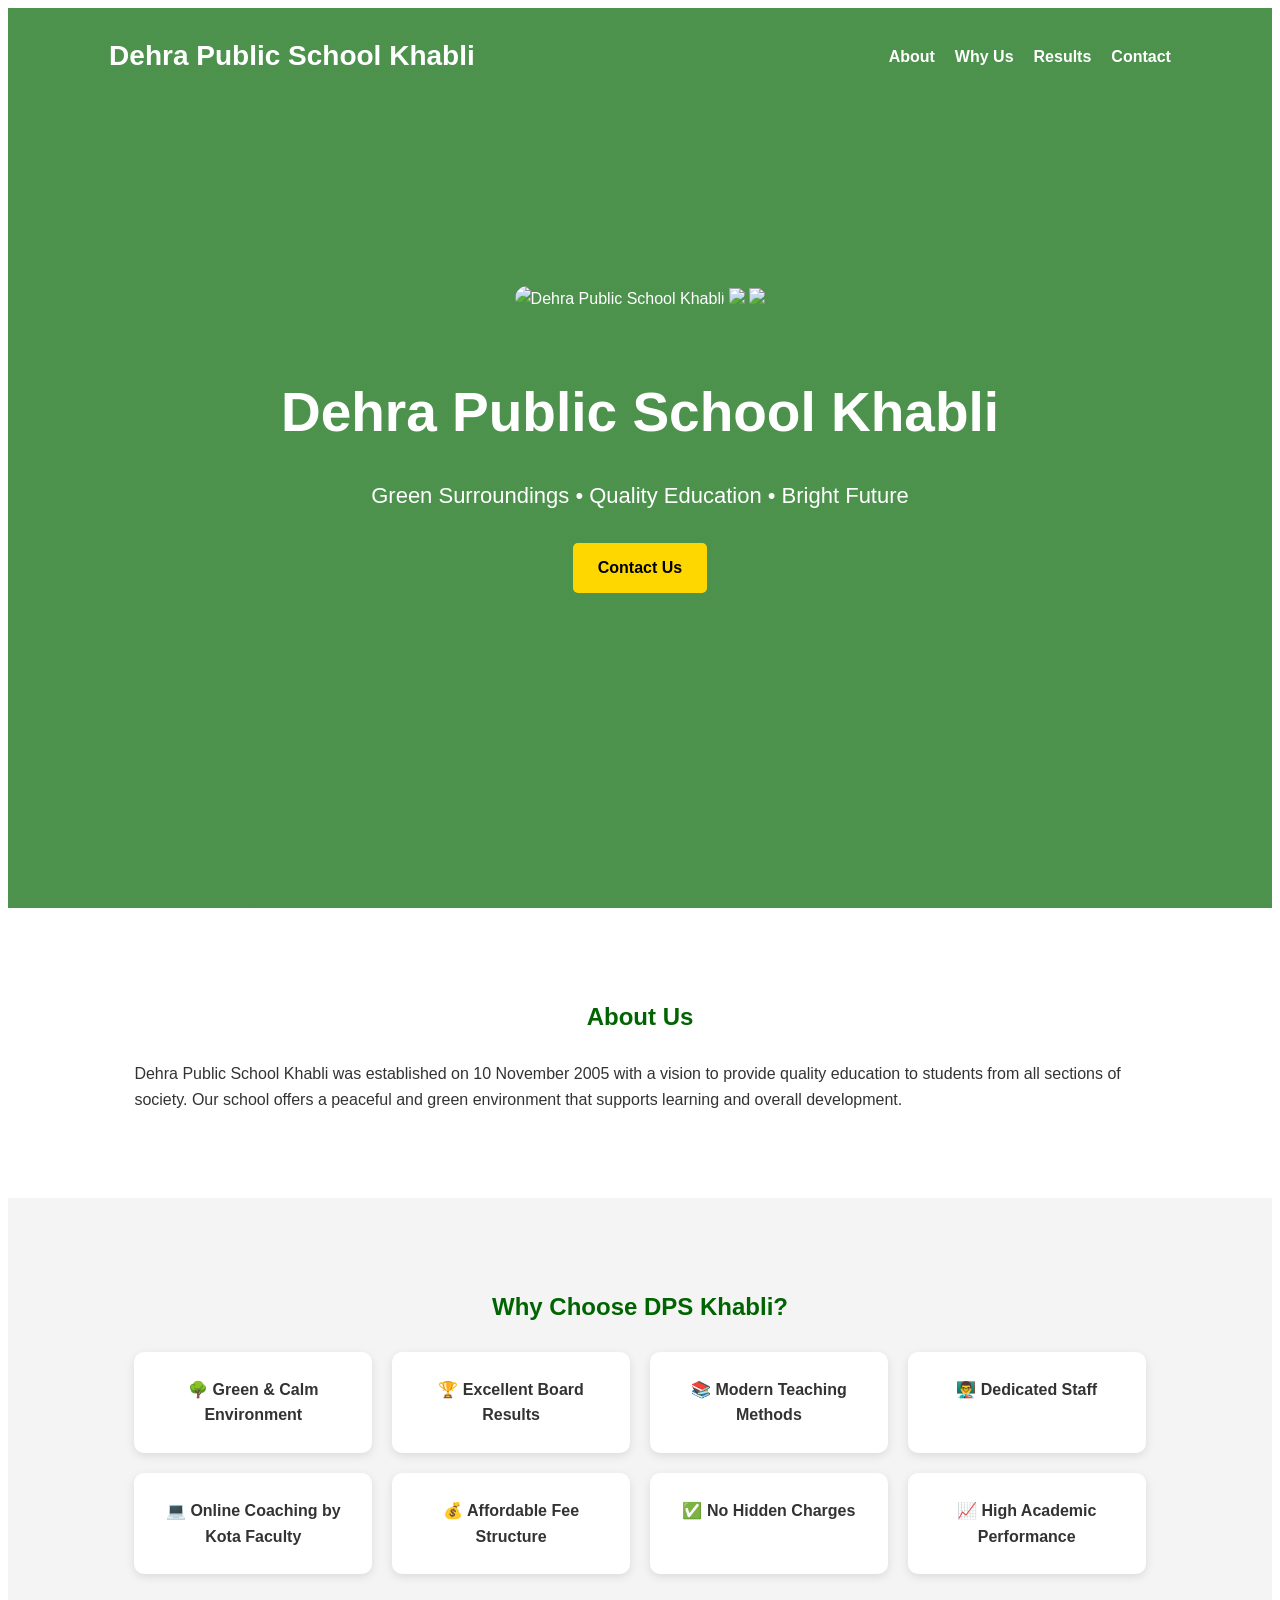
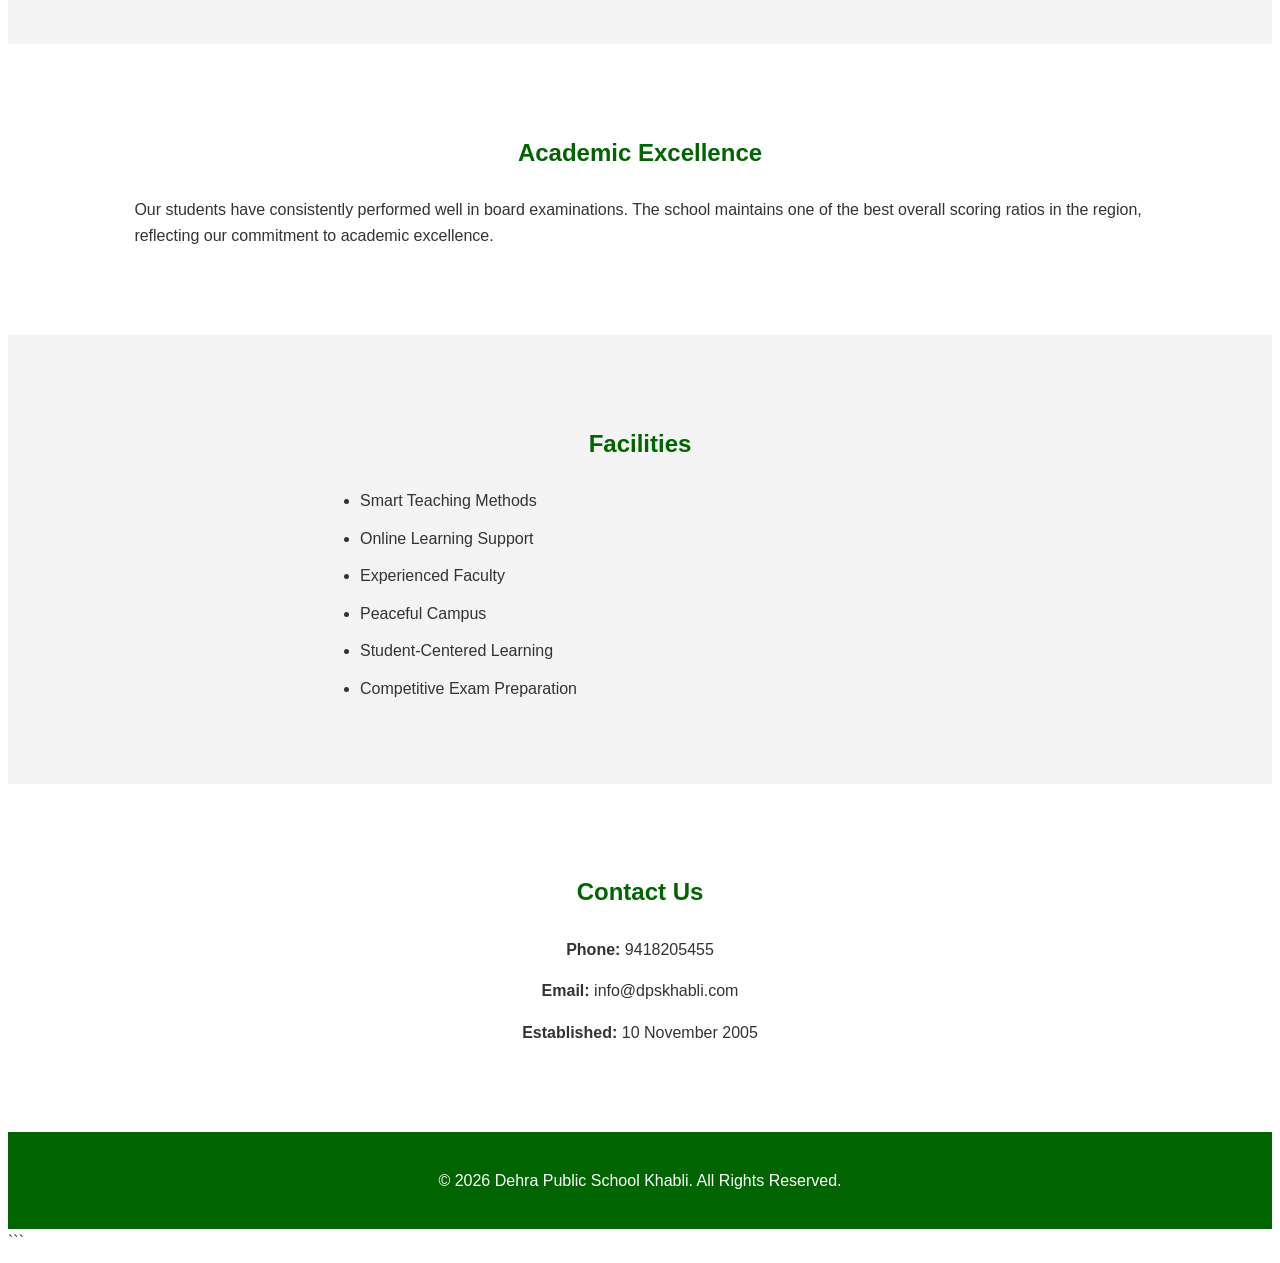
==== index.html @ f435683b "Update index.html" ====
<!DOCTYPE html>
<html lang="en">
<head>
    <meta charset="UTF-8">
    <meta name="viewport" content="width=device-width, initial-scale=1.0">
    <title>Dehra Public School Khabli</title>
    <link rel="stylesheet" href="style.css">
</head>
<body>

<header class="hero">
    <nav>
        <div class="logo">Dehra Public School Khabli</div>
        <ul>
            <li><a href="#about">About</a></li>
            <li><a href="#why">Why Us</a></li>
            <li><a href="#results">Results</a></li>
            <li><a href="#contact">Contact</a></li>
        </ul>
    </nav>

    <div class="hero-content">
        <img src="yashita.JPG" alt="Dehra Public School Khabli" style="width:700px; max-width:95%; border-radius:15px; margin-bottom:20px;">
        <img src="full campus.jpg" width="300">
<img src="block11.jpg" width="300">
        <h1>Dehra Public School Khabli</h1>
        <p>Green Surroundings • Quality Education • Bright Future</p>
        <a href="#contact" class="btn">Contact Us</a>
    </div>
</header>

<section id="about" class="section">
    <h2>About Us</h2>
    <p>
        Dehra Public School Khabli was established on 10 November 2005 with a vision to provide quality education
        to students from all sections of society. Our school offers a peaceful and green environment that supports
        learning and overall development.
    </p>
</section>

<section id="why" class="section light">
    <h2>Why Choose DPS Khabli?</h2>
    <div class="cards">
        <div class="card">🌳 Green & Calm Environment</div>
        <div class="card">🏆 Excellent Board Results</div>
        <div class="card">📚 Modern Teaching Methods</div>
        <div class="card">👨‍🏫 Dedicated Staff</div>
        <div class="card">💻 Online Coaching by Kota Faculty</div>
        <div class="card">💰 Affordable Fee Structure</div>
        <div class="card">✅ No Hidden Charges</div>
        <div class="card">📈 High Academic Performance</div>
    </div>
</section>

<section id="results" class="section">
    <h2>Academic Excellence</h2>
    <p>
        Our students have consistently performed well in board examinations.
        The school maintains one of the best overall scoring ratios in the region,
        reflecting our commitment to academic excellence.
    </p>
</section>

<section class="section light">
    <h2>Facilities</h2>
    <ul class="facility-list">
        <li>Smart Teaching Methods</li>
        <li>Online Learning Support</li>
        <li>Experienced Faculty</li>
        <li>Peaceful Campus</li>
        <li>Student-Centered Learning</li>
        <li>Competitive Exam Preparation</li>
    </ul>
</section>

<section id="contact" class="section contact">
    <h2>Contact Us</h2>
    <p><strong>Phone:</strong> 9418205455</p>
    <p><strong>Email:</strong> info@dpskhabli.com</p>
    <p><strong>Established:</strong> 10 November 2005</p>
</section>

<footer>
    <p>© 2026 Dehra Public School Khabli. All Rights Reserved.</p>
</footer>

</body>
</html>
```
---- style.css ----
```css
*{
    margin:0;
    padding:0;
    box-sizing:border-box;
}

body{
    font-family:Arial, sans-serif;
    line-height:1.6;
    color:#333;
}

.hero{
    background:linear-gradient(rgba(0,100,0,0.7),rgba(0,100,0,0.7)),
    url('https://images.unsplash.com/photo-1509062522246-3755977927d7?auto=format&fit=crop&w=1600&q=80');
    background-size:cover;
    background-position:center;
    min-height:100vh;
    color:white;
}

nav{
    display:flex;
    justify-content:space-between;
    align-items:center;
    padding:20px 8%;
}

.logo{
    font-size:28px;
    font-weight:bold;
}

nav ul{
    display:flex;
    list-style:none;
}

nav ul li{
    margin-left:20px;
}

nav ul li a{
    color:white;
    text-decoration:none;
    font-weight:bold;
}

.hero-content{
    text-align:center;
    padding-top:180px;
}

.hero-content h1{
    font-size:55px;
    margin-bottom:20px;
}

.hero-content p{
    font-size:22px;
    margin-bottom:30px;
}

.btn{
    display:inline-block;
    background:#ffd700;
    color:#000;
    padding:12px 25px;
    text-decoration:none;
    border-radius:5px;
    font-weight:bold;
}

.section{
    padding:70px 10%;
}

.section h2{
    text-align:center;
    color:#006400;
    margin-bottom:25px;
}

.light{
    background:#f4f4f4;
}

.cards{
    display:grid;
    grid-template-columns:repeat(auto-fit,minmax(220px,1fr));
    gap:20px;
}

.card{
    background:white;
    padding:25px;
    text-align:center;
    border-radius:10px;
    box-shadow:0 3px 10px rgba(0,0,0,0.1);
    font-weight:bold;
}

.facility-list{
    max-width:600px;
    margin:auto;
}

.facility-list li{
    margin:12px 0;
}

.contact{
    text-align:center;
}

footer{
    background:#006400;
    color:white;
    text-align:center;
    padding:20px;
}

@media(max-width:768px){

    nav{
        flex-direction:column;
    }

    nav ul{
        margin-top:15px;
        flex-wrap:wrap;
        justify-content:center;
    }

    .hero-content h1{
        font-size:34px;
    }

    .hero-content p{
        font-size:18px;
    }
}
```
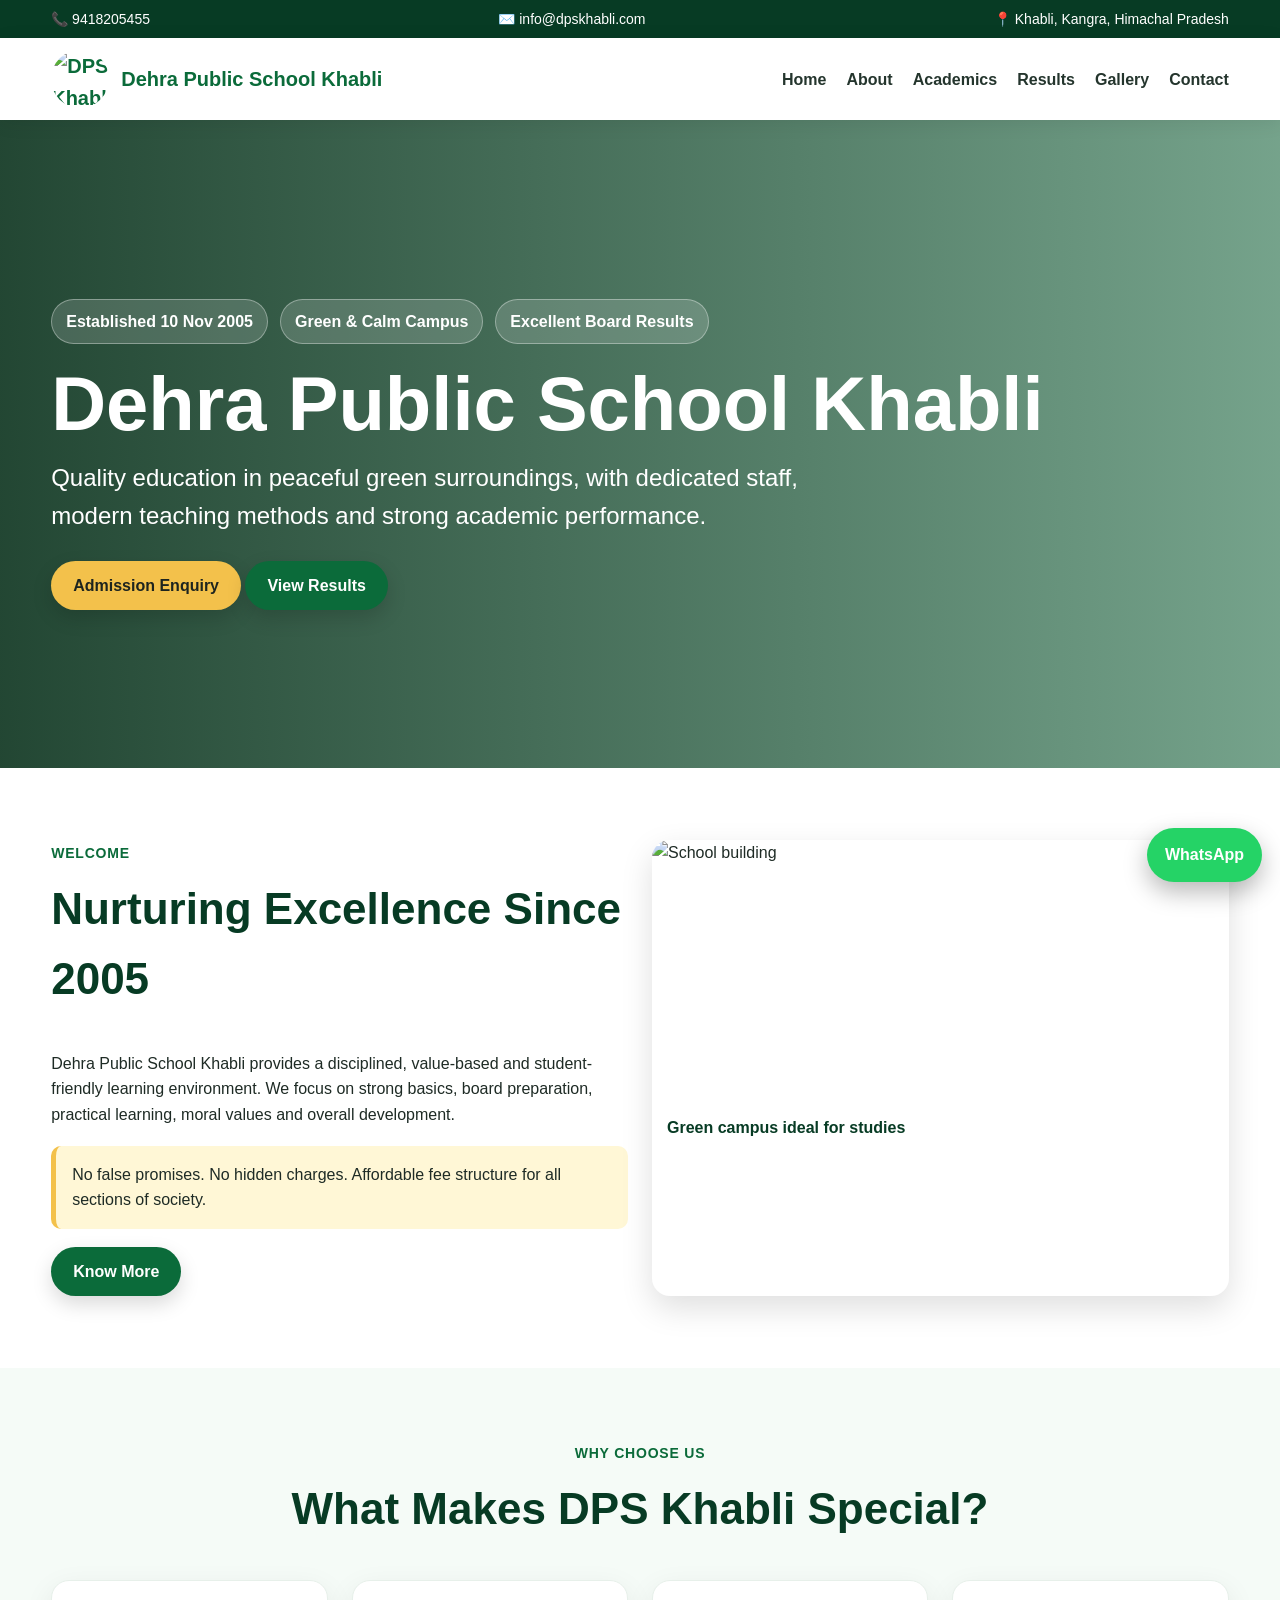
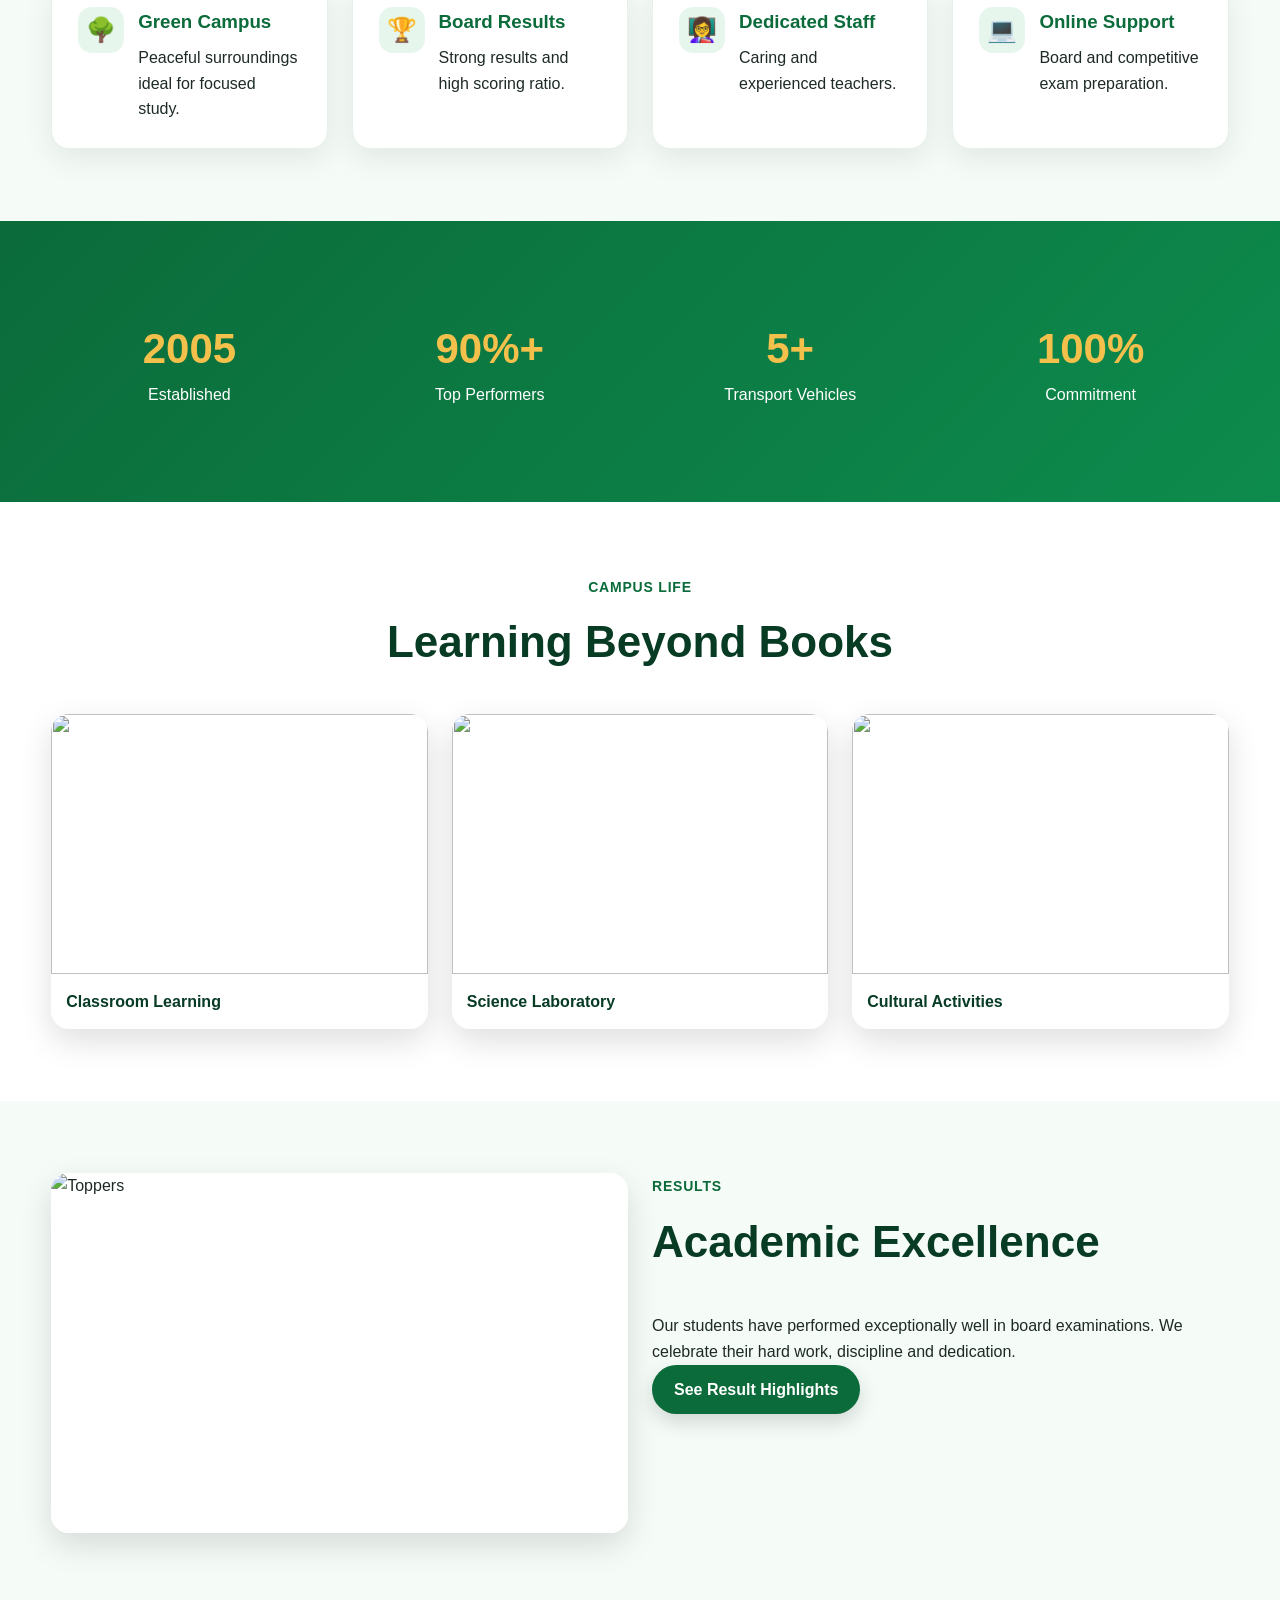
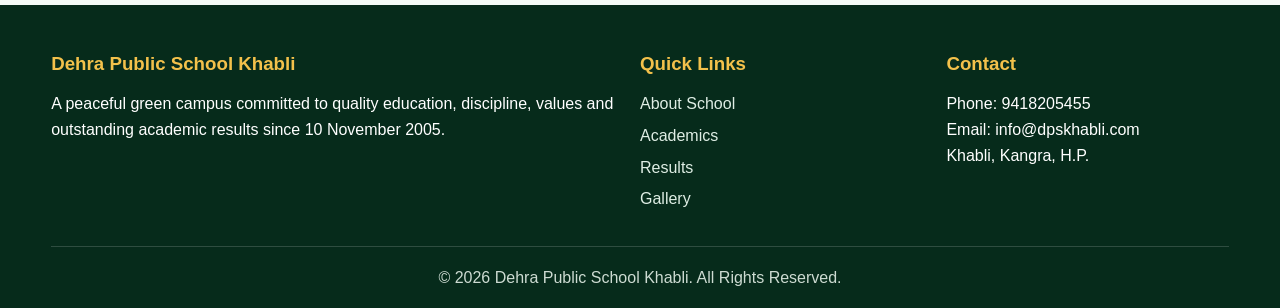
==== commit c3734dc7: "Add files via upload" ====
--- a/index.html
+++ b/index.html
@@ -1,90 +1,8 @@
-<!DOCTYPE html>
-<html lang="en">
-<head>
-    <meta charset="UTF-8">
-    <meta name="viewport" content="width=device-width, initial-scale=1.0">
-    <title>Dehra Public School Khabli</title>
-    <link rel="stylesheet" href="style.css">
-</head>
-<body>
-
-<header class="hero">
-    <nav>
-        <div class="logo">Dehra Public School Khabli</div>
-        <ul>
-            <li><a href="#about">About</a></li>
-            <li><a href="#why">Why Us</a></li>
-            <li><a href="#results">Results</a></li>
-            <li><a href="#contact">Contact</a></li>
-        </ul>
-    </nav>
-
-    <div class="hero-content">
-        <img src="yashita.JPG" alt="Dehra Public School Khabli" style="width:700px; max-width:95%; border-radius:15px; margin-bottom:20px;">
-        <img src="full campus.jpg" width="300">
-<img src="block11.jpg" width="300">
-        <h1>Dehra Public School Khabli</h1>
-        <p>Green Surroundings • Quality Education • Bright Future</p>
-        <a href="#contact" class="btn">Contact Us</a>
-    </div>
-</header>
-
-<section id="about" class="section">
-    <h2>About Us</h2>
-    <p>
-        Dehra Public School Khabli was established on 10 November 2005 with a vision to provide quality education
-        to students from all sections of society. Our school offers a peaceful and green environment that supports
-        learning and overall development.
-    </p>
-</section>
-
-<section id="why" class="section light">
-    <h2>Why Choose DPS Khabli?</h2>
-    <div class="cards">
-        <div class="card">🌳 Green & Calm Environment</div>
-        <div class="card">🏆 Excellent Board Results</div>
-        <div class="card">📚 Modern Teaching Methods</div>
-        <div class="card">👨‍🏫 Dedicated Staff</div>
-        <div class="card">💻 Online Coaching by Kota Faculty</div>
-        <div class="card">💰 Affordable Fee Structure</div>
-        <div class="card">✅ No Hidden Charges</div>
-        <div class="card">📈 High Academic Performance</div>
-    </div>
-</section>
-
-<section id="results" class="section">
-    <h2>Academic Excellence</h2>
-    <p>
-        Our students have consistently performed well in board examinations.
-        The school maintains one of the best overall scoring ratios in the region,
-        reflecting our commitment to academic excellence.
-    </p>
-</section>
-
-<section class="section light">
-    <h2>Facilities</h2>
-    <ul class="facility-list">
-        <li>Smart Teaching Methods</li>
-        <li>Online Learning Support</li>
-        <li>Experienced Faculty</li>
-        <li>Peaceful Campus</li>
-        <li>Student-Centered Learning</li>
-        <li>Competitive Exam Preparation</li>
-    </ul>
-</section>
-
-<section id="contact" class="section contact">
-    <h2>Contact Us</h2>
-    <p><strong>Phone:</strong> 9418205455</p>
-    <p><strong>Email:</strong> info@dpskhabli.com</p>
-    <p><strong>Established:</strong> 10 November 2005</p>
-</section>
-
-<footer>
-    <p>© 2026 Dehra Public School Khabli. All Rights Reserved.</p>
-</footer>
-
-</body>
-</html>
-```
-
+<!DOCTYPE html><html lang="en"><head><meta charset="UTF-8"><meta name="viewport" content="width=device-width, initial-scale=1.0"><title>Home | Dehra Public School Khabli</title><link rel="stylesheet" href="style.css"></head><body><div class="topbar"><div class="container"><span>📞 9418205455</span><span>✉️ info@dpskhabli.com</span><span>📍 Khabli, Kangra, Himachal Pradesh</span></div></div>
+<header class="navbar"><div class="container navwrap"><a class="brand" href="index.html"><img src="images/logo.jpg" alt="DPS Khabli Logo"><span>Dehra Public School Khabli</span></a><nav class="menu"><a href="index.html">Home</a><a href="about.html">About</a><a href="academics.html">Academics</a><a href="results.html">Results</a><a href="gallery.html">Gallery</a><a href="contact.html">Contact</a></nav></div></header><section class="hero"><div class="container"><div class="hero-badges"><span class="badge">Established 10 Nov 2005</span><span class="badge">Green & Calm Campus</span><span class="badge">Excellent Board Results</span></div><h1>Dehra Public School Khabli</h1><p>Quality education in peaceful green surroundings, with dedicated staff, modern teaching methods and strong academic performance.</p><a class="btn" href="admissions.html">Admission Enquiry</a> <a class="btn green" href="results.html">View Results</a></div></section>
+<section class="section"><div class="container grid grid-2"><div><div class="section-title" style="text-align:left"><span>Welcome</span><h2>Nurturing Excellence Since 2005</h2></div><p>Dehra Public School Khabli provides a disciplined, value-based and student-friendly learning environment. We focus on strong basics, board preparation, practical learning, moral values and overall development.</p><div class="notice">No false promises. No hidden charges. Affordable fee structure for all sections of society.</div><a class="btn green" href="about.html">Know More</a></div><div class="photo-card"><img src="images/building.jpg" alt="School building"><div class="caption">Green campus ideal for studies</div></div></div></section>
+<section class="section light"><div class="container"><div class="section-title"><span>Why Choose Us</span><h2>What Makes DPS Khabli Special?</h2></div><div class="grid grid-4"><div class="card feature"><div class="icon">🌳</div><div><h3>Green Campus</h3><p>Peaceful surroundings ideal for focused study.</p></div></div><div class="card feature"><div class="icon">🏆</div><div><h3>Board Results</h3><p>Strong results and high scoring ratio.</p></div></div><div class="card feature"><div class="icon">👩‍🏫</div><div><h3>Dedicated Staff</h3><p>Caring and experienced teachers.</p></div></div><div class="card feature"><div class="icon">💻</div><div><h3>Online Support</h3><p>Board and competitive exam preparation.</p></div></div></div></div></section>
+<section class="section stats"><div class="container grid grid-4"><div class="statbox"><h3>2005</h3><p>Established</p></div><div class="statbox"><h3>90%+</h3><p>Top Performers</p></div><div class="statbox"><h3>5+</h3><p>Transport Vehicles</p></div><div class="statbox"><h3>100%</h3><p>Commitment</p></div></div></section>
+<section class="section"><div class="container"><div class="section-title"><span>Campus Life</span><h2>Learning Beyond Books</h2></div><div class="grid grid-3"><div class="photo-card"><img src="images/classroom-primary.jpg"><div class="caption">Classroom Learning</div></div><div class="photo-card"><img src="images/lab-chemistry.jpg"><div class="caption">Science Laboratory</div></div><div class="photo-card"><img src="images/annual-function.jpg"><div class="caption">Cultural Activities</div></div></div></div></section>
+<section class="section light"><div class="container grid grid-2"><div class="photo-card result-card"><img src="images/results-2026.jpg" alt="Toppers"></div><div><div class="section-title" style="text-align:left"><span>Results</span><h2>Academic Excellence</h2></div><p>Our students have performed exceptionally well in board examinations. We celebrate their hard work, discipline and dedication.</p><a class="btn green" href="results.html">See Result Highlights</a></div></div></section><a class="whatsapp" href="https://wa.me/919418205455" target="_blank">WhatsApp</a>
+<footer class="footer"><div class="container footer-grid"><div><h3>Dehra Public School Khabli</h3><p>A peaceful green campus committed to quality education, discipline, values and outstanding academic results since 10 November 2005.</p></div><div><h3>Quick Links</h3><a href="about.html">About School</a><a href="academics.html">Academics</a><a href="results.html">Results</a><a href="gallery.html">Gallery</a></div><div><h3>Contact</h3><p>Phone: 9418205455</p><p>Email: info@dpskhabli.com</p><p>Khabli, Kangra, H.P.</p></div></div><div class="container copy">© 2026 Dehra Public School Khabli. All Rights Reserved.</div></footer></body></html>
--- a/style.css
+++ b/style.css
@@ -1,144 +1,73 @@
-```css
-*{
-    margin:0;
-    padding:0;
-    box-sizing:border-box;
+
+:root{
+  --green:#0b6b3a; --deep:#073b24; --gold:#f3c14b; --cream:#fff8e8;
+  --text:#1e2b25; --muted:#66756e; --light:#f5fbf7; --blue:#173b8f;
 }
-
-body{
-    font-family:Arial, sans-serif;
-    line-height:1.6;
-    color:#333;
+*{box-sizing:border-box;margin:0;padding:0}
+html{scroll-behavior:smooth}
+body{font-family:Arial, Helvetica, sans-serif;color:var(--text);line-height:1.6;background:#fff}
+a{text-decoration:none;color:inherit}
+img{max-width:100%;display:block}
+.container{width:min(1180px,92%);margin:auto}
+.topbar{background:var(--deep);color:white;font-size:14px;padding:8px 0}
+.topbar .container{display:flex;justify-content:space-between;gap:15px;flex-wrap:wrap}
+.navbar{position:sticky;top:0;z-index:50;background:white;box-shadow:0 3px 18px rgba(0,0,0,.08)}
+.navwrap{display:flex;align-items:center;justify-content:space-between;padding:12px 0}
+.brand{display:flex;align-items:center;gap:12px;font-weight:800;color:var(--green);font-size:20px}
+.brand img{width:58px;height:58px;border-radius:50%;object-fit:cover}
+.menu{display:flex;gap:20px;align-items:center;font-weight:700;color:#24352d}
+.menu a:hover{color:var(--green)}
+.btn{display:inline-block;background:var(--gold);color:#1d241f;padding:12px 22px;border-radius:30px;font-weight:800;box-shadow:0 8px 20px rgba(0,0,0,.15)}
+.btn.green{background:var(--green);color:white}
+.hero{min-height:72vh;display:flex;align-items:center;position:relative;color:white;background:linear-gradient(90deg,rgba(4,45,23,.88),rgba(4,87,44,.55)),url('images/campus-hero.jpg') center/cover no-repeat}
+.hero h1{font-size:clamp(36px,6vw,76px);line-height:1.05;margin-bottom:15px}
+.hero p{font-size:clamp(17px,2vw,24px);max-width:760px;margin-bottom:25px}
+.hero-badges{display:flex;gap:12px;flex-wrap:wrap;margin:20px 0}
+.badge{background:rgba(255,255,255,.16);border:1px solid rgba(255,255,255,.35);padding:9px 14px;border-radius:999px;font-weight:700}
+.section{padding:72px 0}
+.section.light{background:var(--light)}
+.section-title{text-align:center;margin-bottom:36px}
+.section-title span{color:var(--green);font-weight:800;letter-spacing:.8px;text-transform:uppercase;font-size:14px}
+.section-title h2{font-size:clamp(28px,4vw,44px);color:var(--deep);margin-top:8px}
+.grid{display:grid;gap:24px}
+.grid-2{grid-template-columns:repeat(2,1fr)}
+.grid-3{grid-template-columns:repeat(3,1fr)}
+.grid-4{grid-template-columns:repeat(4,1fr)}
+.card{background:white;border-radius:18px;padding:26px;box-shadow:0 10px 30px rgba(0,0,0,.08);border:1px solid #e7f0ea}
+.card h3{color:var(--green);margin-bottom:8px}
+.feature{display:flex;gap:14px;align-items:flex-start}
+.icon{width:46px;height:46px;display:grid;place-items:center;border-radius:14px;background:#e7f6ed;font-size:24px;flex:0 0 auto}
+.photo-card{overflow:hidden;border-radius:18px;box-shadow:0 12px 32px rgba(0,0,0,.13);background:white}
+.photo-card img{width:100%;height:260px;object-fit:cover;transition:.35s}
+.photo-card:hover img{transform:scale(1.04)}
+.photo-card .caption{padding:15px;font-weight:800;color:var(--deep)}
+.stats{background:linear-gradient(135deg,var(--green),#0d8b4d);color:white}
+.statbox{text-align:center;padding:22px}
+.statbox h3{font-size:42px;color:var(--gold)}
+.page-hero{padding:90px 0;color:white;background:linear-gradient(90deg,rgba(5,54,31,.9),rgba(5,92,48,.55)),url('images/campus-aerial.jpg') center/cover no-repeat}
+.page-hero h1{font-size:clamp(36px,5vw,60px)}
+.page-hero p{font-size:20px;max-width:760px}
+.result-card img{height:360px;width:100%;object-fit:contain;background:#fff}
+.toppers{display:grid;grid-template-columns:repeat(auto-fit,minmax(220px,1fr));gap:18px}
+.topper{background:white;border-left:6px solid var(--gold);padding:18px;border-radius:14px;box-shadow:0 8px 24px rgba(0,0,0,.08)}
+.topper strong{color:var(--green);font-size:18px}
+.gallery{display:grid;grid-template-columns:repeat(auto-fit,minmax(260px,1fr));gap:18px}
+.gallery img{height:240px;width:100%;object-fit:cover;border-radius:16px;box-shadow:0 8px 22px rgba(0,0,0,.12)}
+.contact-box{display:grid;grid-template-columns:1.1fr .9fr;gap:28px;align-items:start}
+.info-list p{margin:12px 0;font-size:18px}
+.form input,.form textarea{width:100%;padding:13px 15px;margin:9px 0;border:1px solid #d9e6de;border-radius:10px;font-size:15px}
+.form button{border:0;cursor:pointer}
+.footer{background:#062b1b;color:white;padding:44px 0 18px}
+.footer-grid{display:grid;grid-template-columns:2fr 1fr 1fr;gap:24px}
+.footer h3{color:var(--gold);margin-bottom:12px}
+.footer a{display:block;color:#dfeee5;margin:6px 0}
+.copy{text-align:center;border-top:1px solid rgba(255,255,255,.16);margin-top:28px;padding-top:18px;color:#cddbd2}
+.whatsapp{position:fixed;right:18px;bottom:18px;background:#25D366;color:white;border-radius:999px;padding:14px 18px;font-weight:900;box-shadow:0 10px 25px rgba(0,0,0,.28);z-index:80}
+.notice{background:#fff7d6;border-left:5px solid var(--gold);padding:16px;border-radius:10px;margin:18px 0}
+@media(max-width:850px){
+  .menu{gap:10px;font-size:14px;flex-wrap:wrap;justify-content:center}
+  .navwrap{flex-direction:column}
+  .grid-2,.grid-3,.grid-4,.contact-box,.footer-grid{grid-template-columns:1fr}
+  .hero{min-height:76vh;text-align:center}
+  .hero-badges{justify-content:center}
 }
-
-.hero{
-    background:linear-gradient(rgba(0,100,0,0.7),rgba(0,100,0,0.7)),
-    url('https://images.unsplash.com/photo-1509062522246-3755977927d7?auto=format&fit=crop&w=1600&q=80');
-    background-size:cover;
-    background-position:center;
-    min-height:100vh;
-    color:white;
-}
-
-nav{
-    display:flex;
-    justify-content:space-between;
-    align-items:center;
-    padding:20px 8%;
-}
-
-.logo{
-    font-size:28px;
-    font-weight:bold;
-}
-
-nav ul{
-    display:flex;
-    list-style:none;
-}
-
-nav ul li{
-    margin-left:20px;
-}
-
-nav ul li a{
-    color:white;
-    text-decoration:none;
-    font-weight:bold;
-}
-
-.hero-content{
-    text-align:center;
-    padding-top:180px;
-}
-
-.hero-content h1{
-    font-size:55px;
-    margin-bottom:20px;
-}
-
-.hero-content p{
-    font-size:22px;
-    margin-bottom:30px;
-}
-
-.btn{
-    display:inline-block;
-    background:#ffd700;
-    color:#000;
-    padding:12px 25px;
-    text-decoration:none;
-    border-radius:5px;
-    font-weight:bold;
-}
-
-.section{
-    padding:70px 10%;
-}
-
-.section h2{
-    text-align:center;
-    color:#006400;
-    margin-bottom:25px;
-}
-
-.light{
-    background:#f4f4f4;
-}
-
-.cards{
-    display:grid;
-    grid-template-columns:repeat(auto-fit,minmax(220px,1fr));
-    gap:20px;
-}
-
-.card{
-    background:white;
-    padding:25px;
-    text-align:center;
-    border-radius:10px;
-    box-shadow:0 3px 10px rgba(0,0,0,0.1);
-    font-weight:bold;
-}
-
-.facility-list{
-    max-width:600px;
-    margin:auto;
-}
-
-.facility-list li{
-    margin:12px 0;
-}
-
-.contact{
-    text-align:center;
-}
-
-footer{
-    background:#006400;
-    color:white;
-    text-align:center;
-    padding:20px;
-}
-
-@media(max-width:768px){
-
-    nav{
-        flex-direction:column;
-    }
-
-    nav ul{
-        margin-top:15px;
-        flex-wrap:wrap;
-        justify-content:center;
-    }
-
-    .hero-content h1{
-        font-size:34px;
-    }
-
-    .hero-content p{
-        font-size:18px;
-    }
-}
-```
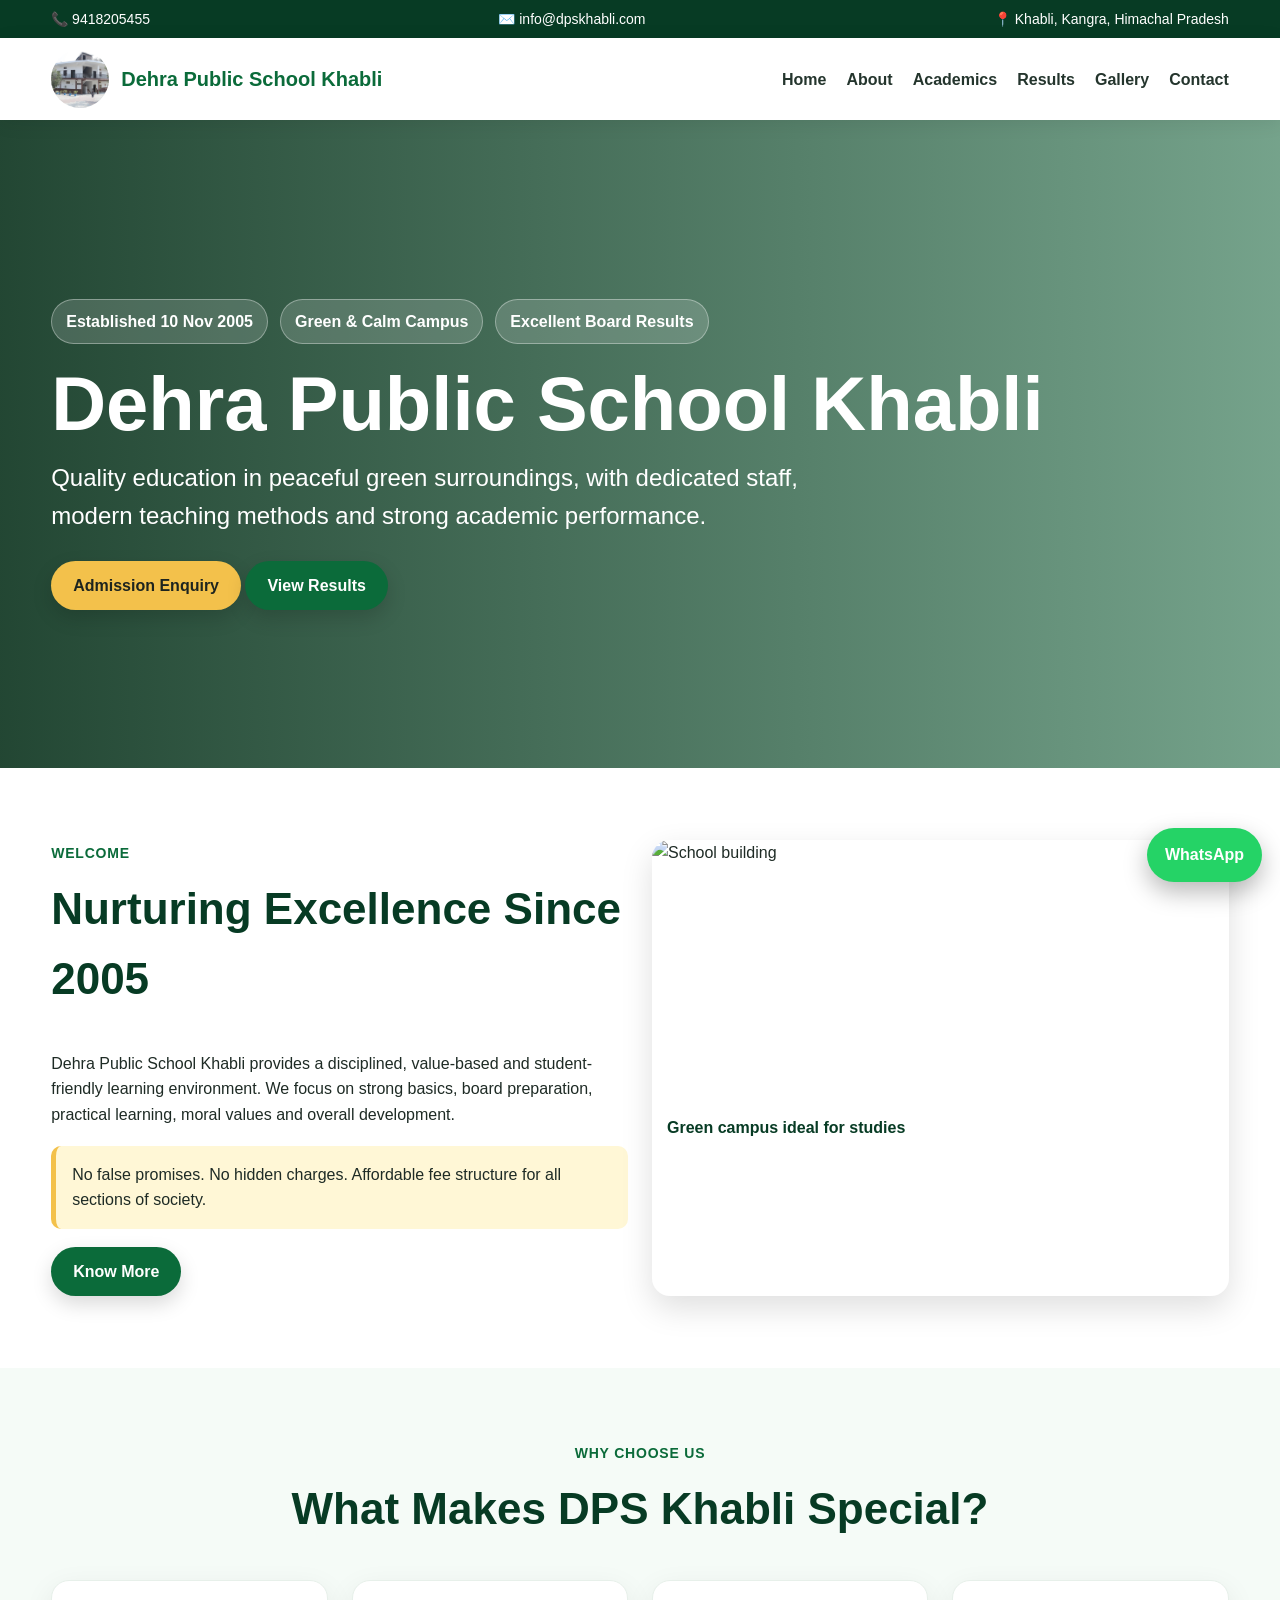
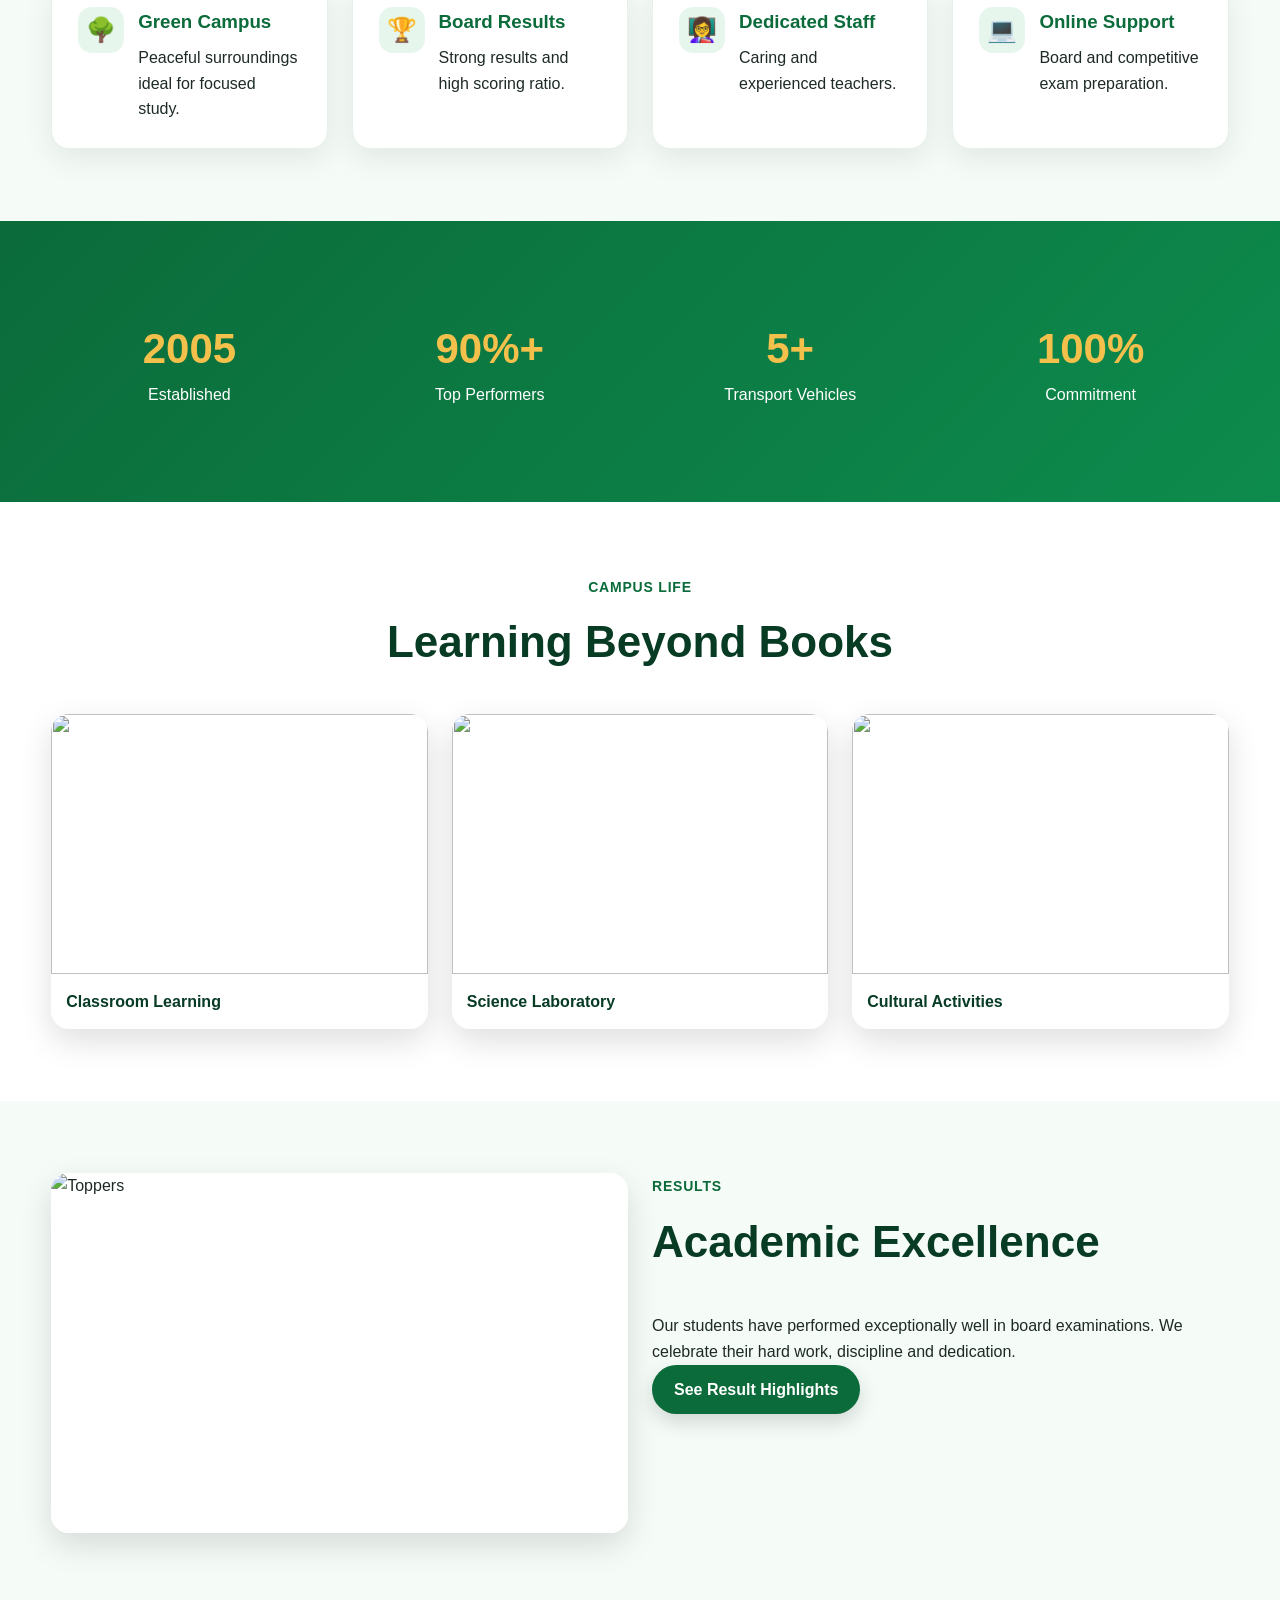
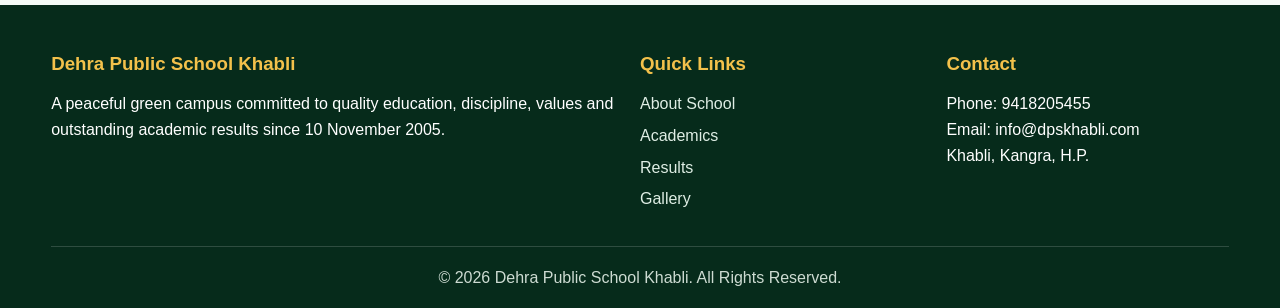
==== commit 5f988205: "Update index.html" ====
--- a/index.html
+++ b/index.html
@@ -1,8 +1,8 @@
 <!DOCTYPE html><html lang="en"><head><meta charset="UTF-8"><meta name="viewport" content="width=device-width, initial-scale=1.0"><title>Home | Dehra Public School Khabli</title><link rel="stylesheet" href="style.css"></head><body><div class="topbar"><div class="container"><span>📞 9418205455</span><span>✉️ info@dpskhabli.com</span><span>📍 Khabli, Kangra, Himachal Pradesh</span></div></div>
-<header class="navbar"><div class="container navwrap"><a class="brand" href="index.html"><img src="images/logo.jpg" alt="DPS Khabli Logo"><span>Dehra Public School Khabli</span></a><nav class="menu"><a href="index.html">Home</a><a href="about.html">About</a><a href="academics.html">Academics</a><a href="results.html">Results</a><a href="gallery.html">Gallery</a><a href="contact.html">Contact</a></nav></div></header><section class="hero"><div class="container"><div class="hero-badges"><span class="badge">Established 10 Nov 2005</span><span class="badge">Green & Calm Campus</span><span class="badge">Excellent Board Results</span></div><h1>Dehra Public School Khabli</h1><p>Quality education in peaceful green surroundings, with dedicated staff, modern teaching methods and strong academic performance.</p><a class="btn" href="admissions.html">Admission Enquiry</a> <a class="btn green" href="results.html">View Results</a></div></section>
+<header class="navbar"><div class="container navwrap"><a class="brand" href="index.html"><img src="1772970540244.jpg" alt="DPS Khabli Logo"><span>Dehra Public School Khabli</span></a><nav class="menu"><a href="index.html">Home</a><a href="about.html">About</a><a href="academics.html">Academics</a><a href="results.html">Results</a><a href="gallery.html">Gallery</a><a href="contact.html">Contact</a></nav></div></header><section class="hero"><div class="container"><div class="hero-badges"><span class="badge">Established 10 Nov 2005</span><span class="badge">Green & Calm Campus</span><span class="badge">Excellent Board Results</span></div><h1>Dehra Public School Khabli</h1><p>Quality education in peaceful green surroundings, with dedicated staff, modern teaching methods and strong academic performance.</p><a class="btn" href="admissions.html">Admission Enquiry</a> <a class="btn green" href="results.html">View Results</a></div></section>
 <section class="section"><div class="container grid grid-2"><div><div class="section-title" style="text-align:left"><span>Welcome</span><h2>Nurturing Excellence Since 2005</h2></div><p>Dehra Public School Khabli provides a disciplined, value-based and student-friendly learning environment. We focus on strong basics, board preparation, practical learning, moral values and overall development.</p><div class="notice">No false promises. No hidden charges. Affordable fee structure for all sections of society.</div><a class="btn green" href="about.html">Know More</a></div><div class="photo-card"><img src="images/building.jpg" alt="School building"><div class="caption">Green campus ideal for studies</div></div></div></section>
 <section class="section light"><div class="container"><div class="section-title"><span>Why Choose Us</span><h2>What Makes DPS Khabli Special?</h2></div><div class="grid grid-4"><div class="card feature"><div class="icon">🌳</div><div><h3>Green Campus</h3><p>Peaceful surroundings ideal for focused study.</p></div></div><div class="card feature"><div class="icon">🏆</div><div><h3>Board Results</h3><p>Strong results and high scoring ratio.</p></div></div><div class="card feature"><div class="icon">👩‍🏫</div><div><h3>Dedicated Staff</h3><p>Caring and experienced teachers.</p></div></div><div class="card feature"><div class="icon">💻</div><div><h3>Online Support</h3><p>Board and competitive exam preparation.</p></div></div></div></div></section>
 <section class="section stats"><div class="container grid grid-4"><div class="statbox"><h3>2005</h3><p>Established</p></div><div class="statbox"><h3>90%+</h3><p>Top Performers</p></div><div class="statbox"><h3>5+</h3><p>Transport Vehicles</p></div><div class="statbox"><h3>100%</h3><p>Commitment</p></div></div></section>
 <section class="section"><div class="container"><div class="section-title"><span>Campus Life</span><h2>Learning Beyond Books</h2></div><div class="grid grid-3"><div class="photo-card"><img src="images/classroom-primary.jpg"><div class="caption">Classroom Learning</div></div><div class="photo-card"><img src="images/lab-chemistry.jpg"><div class="caption">Science Laboratory</div></div><div class="photo-card"><img src="images/annual-function.jpg"><div class="caption">Cultural Activities</div></div></div></div></section>
 <section class="section light"><div class="container grid grid-2"><div class="photo-card result-card"><img src="images/results-2026.jpg" alt="Toppers"></div><div><div class="section-title" style="text-align:left"><span>Results</span><h2>Academic Excellence</h2></div><p>Our students have performed exceptionally well in board examinations. We celebrate their hard work, discipline and dedication.</p><a class="btn green" href="results.html">See Result Highlights</a></div></div></section><a class="whatsapp" href="https://wa.me/919418205455" target="_blank">WhatsApp</a>
-<footer class="footer"><div class="container footer-grid"><div><h3>Dehra Public School Khabli</h3><p>A peaceful green campus committed to quality education, discipline, values and outstanding academic results since 10 November 2005.</p></div><div><h3>Quick Links</h3><a href="about.html">About School</a><a href="academics.html">Academics</a><a href="results.html">Results</a><a href="gallery.html">Gallery</a></div><div><h3>Contact</h3><p>Phone: 9418205455</p><p>Email: info@dpskhabli.com</p><p>Khabli, Kangra, H.P.</p></div></div><div class="container copy">© 2026 Dehra Public School Khabli. All Rights Reserved.</div></footer></body></html>+<footer class="footer"><div class="container footer-grid"><div><h3>Dehra Public School Khabli</h3><p>A peaceful green campus committed to quality education, discipline, values and outstanding academic results since 10 November 2005.</p></div><div><h3>Quick Links</h3><a href="about.html">About School</a><a href="academics.html">Academics</a><a href="results.html">Results</a><a href="gallery.html">Gallery</a></div><div><h3>Contact</h3><p>Phone: 9418205455</p><p>Email: info@dpskhabli.com</p><p>Khabli, Kangra, H.P.</p></div></div><div class="container copy">© 2026 Dehra Public School Khabli. All Rights Reserved.</div></footer></body></html>
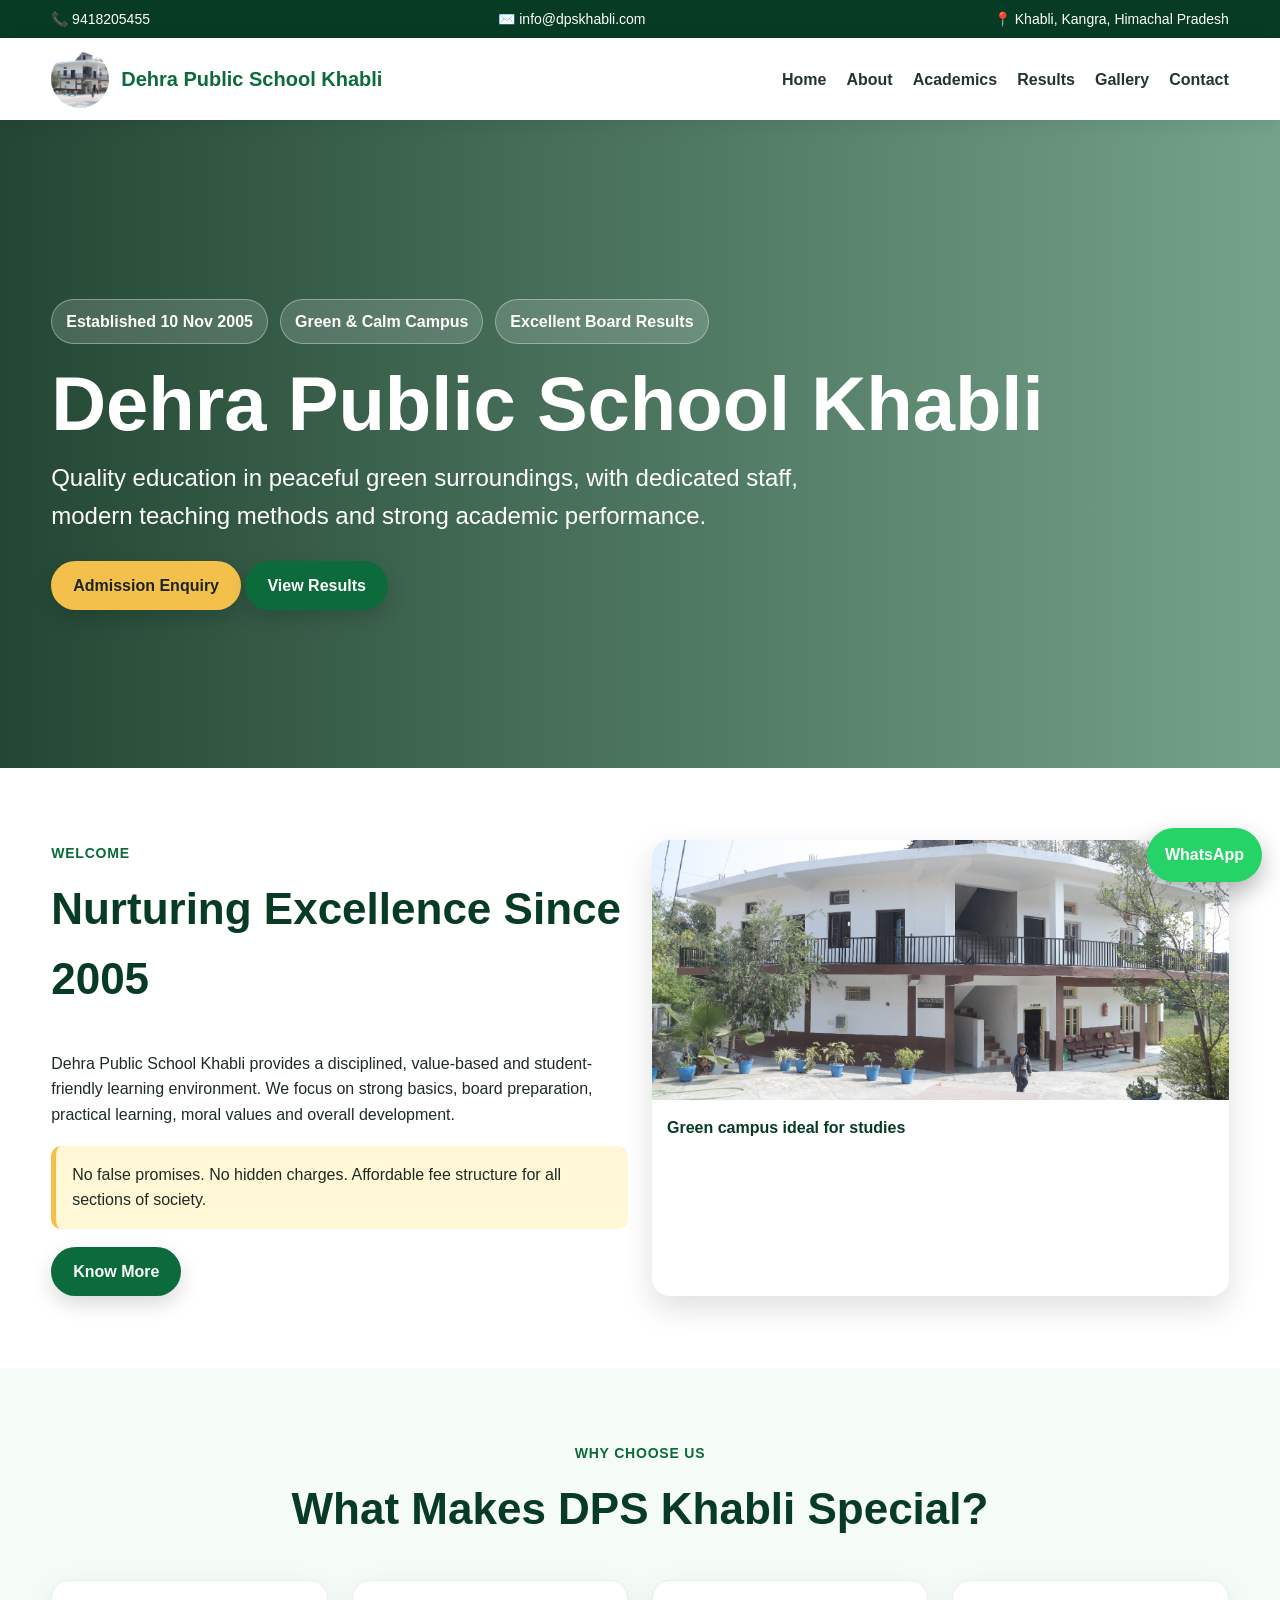
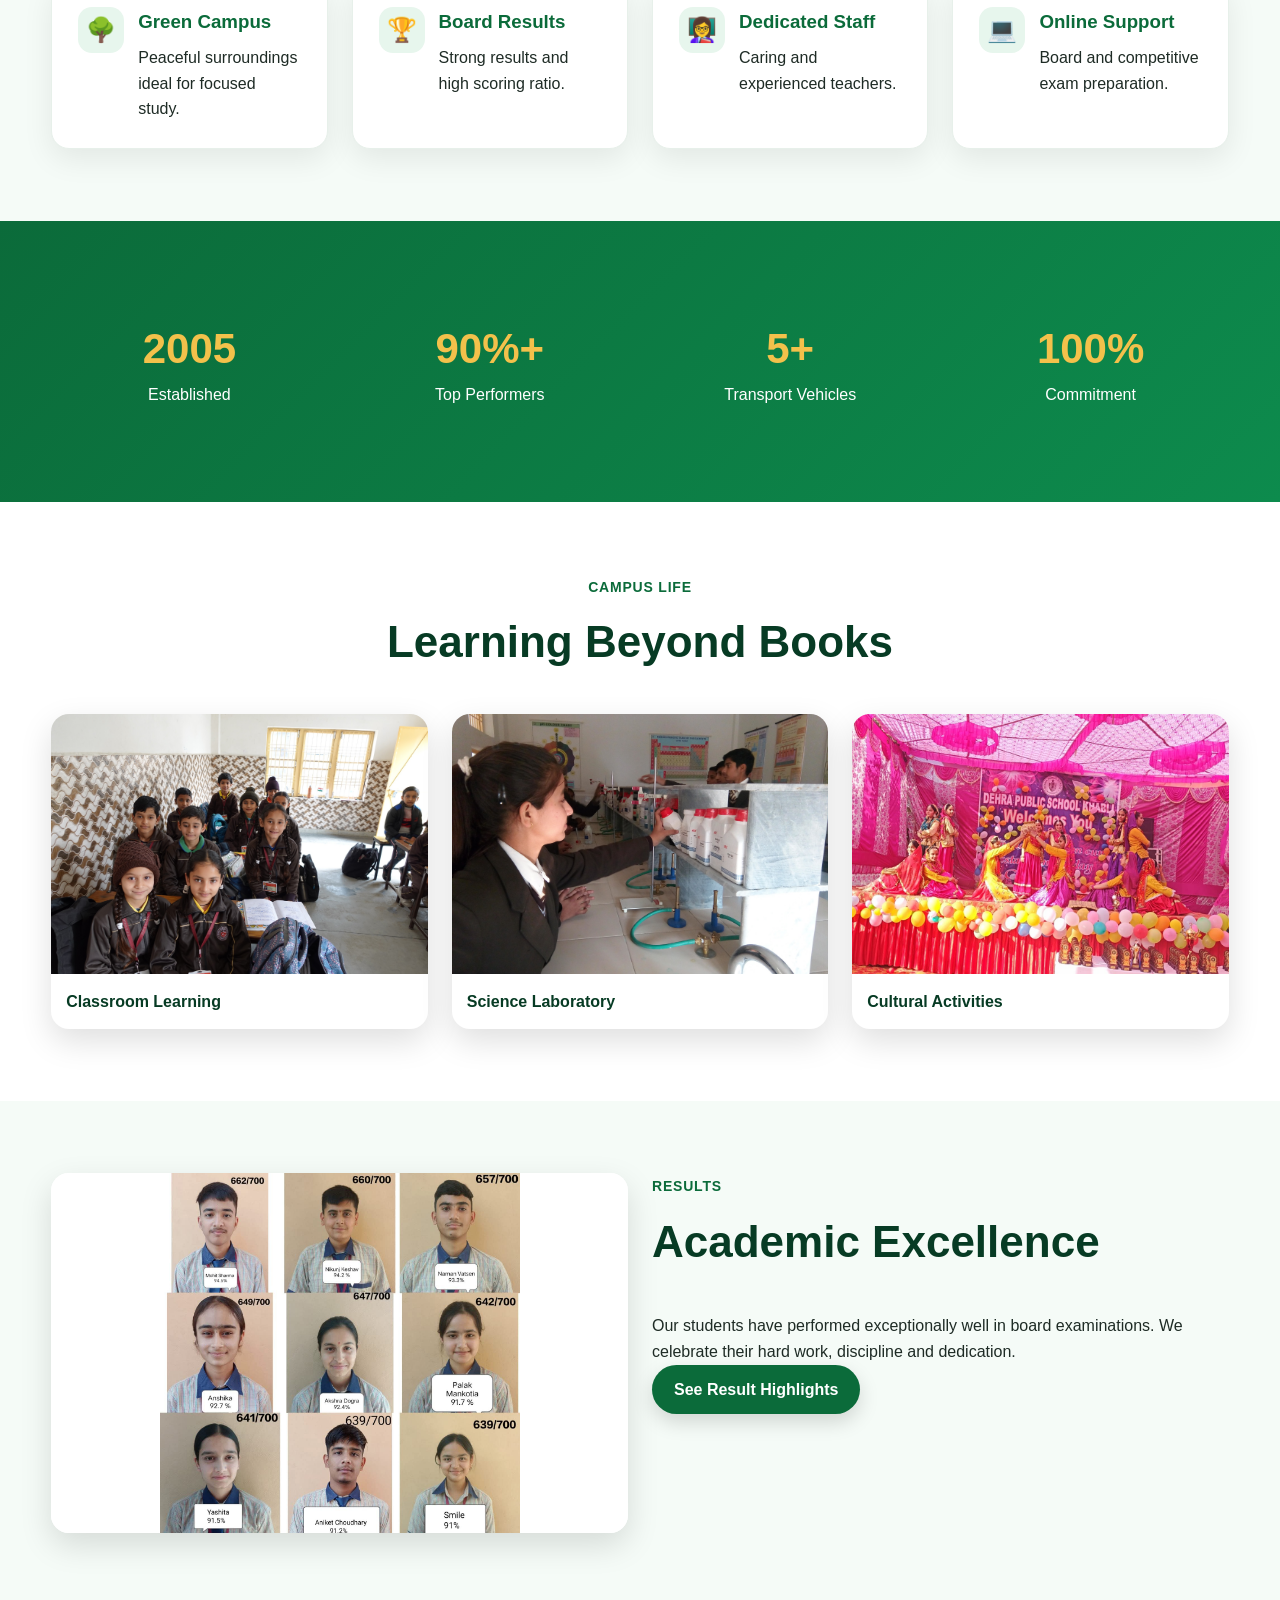
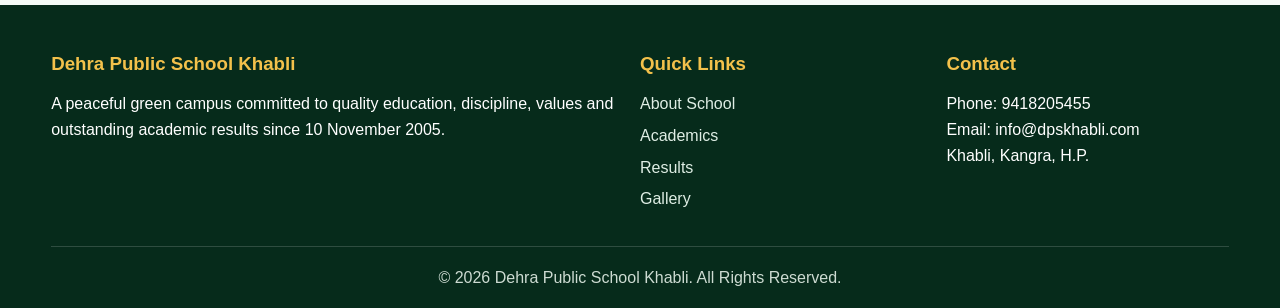
==== commit 26955cf5: "Update index.html" ====
--- a/index.html
+++ b/index.html
@@ -1,8 +1,8 @@
 <!DOCTYPE html><html lang="en"><head><meta charset="UTF-8"><meta name="viewport" content="width=device-width, initial-scale=1.0"><title>Home | Dehra Public School Khabli</title><link rel="stylesheet" href="style.css"></head><body><div class="topbar"><div class="container"><span>📞 9418205455</span><span>✉️ info@dpskhabli.com</span><span>📍 Khabli, Kangra, Himachal Pradesh</span></div></div>
 <header class="navbar"><div class="container navwrap"><a class="brand" href="index.html"><img src="1772970540244.jpg" alt="DPS Khabli Logo"><span>Dehra Public School Khabli</span></a><nav class="menu"><a href="index.html">Home</a><a href="about.html">About</a><a href="academics.html">Academics</a><a href="results.html">Results</a><a href="gallery.html">Gallery</a><a href="contact.html">Contact</a></nav></div></header><section class="hero"><div class="container"><div class="hero-badges"><span class="badge">Established 10 Nov 2005</span><span class="badge">Green & Calm Campus</span><span class="badge">Excellent Board Results</span></div><h1>Dehra Public School Khabli</h1><p>Quality education in peaceful green surroundings, with dedicated staff, modern teaching methods and strong academic performance.</p><a class="btn" href="admissions.html">Admission Enquiry</a> <a class="btn green" href="results.html">View Results</a></div></section>
-<section class="section"><div class="container grid grid-2"><div><div class="section-title" style="text-align:left"><span>Welcome</span><h2>Nurturing Excellence Since 2005</h2></div><p>Dehra Public School Khabli provides a disciplined, value-based and student-friendly learning environment. We focus on strong basics, board preparation, practical learning, moral values and overall development.</p><div class="notice">No false promises. No hidden charges. Affordable fee structure for all sections of society.</div><a class="btn green" href="about.html">Know More</a></div><div class="photo-card"><img src="images/building.jpg" alt="School building"><div class="caption">Green campus ideal for studies</div></div></div></section>
+<section class="section"><div class="container grid grid-2"><div><div class="section-title" style="text-align:left"><span>Welcome</span><h2>Nurturing Excellence Since 2005</h2></div><p>Dehra Public School Khabli provides a disciplined, value-based and student-friendly learning environment. We focus on strong basics, board preparation, practical learning, moral values and overall development.</p><div class="notice">No false promises. No hidden charges. Affordable fee structure for all sections of society.</div><a class="btn green" href="about.html">Know More</a></div><div class="photo-card"><img src="building.jpg" alt="School building"><div class="caption">Green campus ideal for studies</div></div></div></section>
 <section class="section light"><div class="container"><div class="section-title"><span>Why Choose Us</span><h2>What Makes DPS Khabli Special?</h2></div><div class="grid grid-4"><div class="card feature"><div class="icon">🌳</div><div><h3>Green Campus</h3><p>Peaceful surroundings ideal for focused study.</p></div></div><div class="card feature"><div class="icon">🏆</div><div><h3>Board Results</h3><p>Strong results and high scoring ratio.</p></div></div><div class="card feature"><div class="icon">👩‍🏫</div><div><h3>Dedicated Staff</h3><p>Caring and experienced teachers.</p></div></div><div class="card feature"><div class="icon">💻</div><div><h3>Online Support</h3><p>Board and competitive exam preparation.</p></div></div></div></div></section>
 <section class="section stats"><div class="container grid grid-4"><div class="statbox"><h3>2005</h3><p>Established</p></div><div class="statbox"><h3>90%+</h3><p>Top Performers</p></div><div class="statbox"><h3>5+</h3><p>Transport Vehicles</p></div><div class="statbox"><h3>100%</h3><p>Commitment</p></div></div></section>
-<section class="section"><div class="container"><div class="section-title"><span>Campus Life</span><h2>Learning Beyond Books</h2></div><div class="grid grid-3"><div class="photo-card"><img src="images/classroom-primary.jpg"><div class="caption">Classroom Learning</div></div><div class="photo-card"><img src="images/lab-chemistry.jpg"><div class="caption">Science Laboratory</div></div><div class="photo-card"><img src="images/annual-function.jpg"><div class="caption">Cultural Activities</div></div></div></div></section>
-<section class="section light"><div class="container grid grid-2"><div class="photo-card result-card"><img src="images/results-2026.jpg" alt="Toppers"></div><div><div class="section-title" style="text-align:left"><span>Results</span><h2>Academic Excellence</h2></div><p>Our students have performed exceptionally well in board examinations. We celebrate their hard work, discipline and dedication.</p><a class="btn green" href="results.html">See Result Highlights</a></div></div></section><a class="whatsapp" href="https://wa.me/919418205455" target="_blank">WhatsApp</a>
+<section class="section"><div class="container"><div class="section-title"><span>Campus Life</span><h2>Learning Beyond Books</h2></div><div class="grid grid-3"><div class="photo-card"><img src="classroom-primary.jpg"><div class="caption">Classroom Learning</div></div><div class="photo-card"><img src="lab-chemistry.jpg"><div class="caption">Science Laboratory</div></div><div class="photo-card"><img src="annual-function.jpg"><div class="caption">Cultural Activities</div></div></div></div></section>
+<section class="section light"><div class="container grid grid-2"><div class="photo-card result-card"><img src="results-2026.jpg" alt="Toppers"></div><div><div class="section-title" style="text-align:left"><span>Results</span><h2>Academic Excellence</h2></div><p>Our students have performed exceptionally well in board examinations. We celebrate their hard work, discipline and dedication.</p><a class="btn green" href="results.html">See Result Highlights</a></div></div></section><a class="whatsapp" href="https://wa.me/919418205455" target="_blank">WhatsApp</a>
 <footer class="footer"><div class="container footer-grid"><div><h3>Dehra Public School Khabli</h3><p>A peaceful green campus committed to quality education, discipline, values and outstanding academic results since 10 November 2005.</p></div><div><h3>Quick Links</h3><a href="about.html">About School</a><a href="academics.html">Academics</a><a href="results.html">Results</a><a href="gallery.html">Gallery</a></div><div><h3>Contact</h3><p>Phone: 9418205455</p><p>Email: info@dpskhabli.com</p><p>Khabli, Kangra, H.P.</p></div></div><div class="container copy">© 2026 Dehra Public School Khabli. All Rights Reserved.</div></footer></body></html>
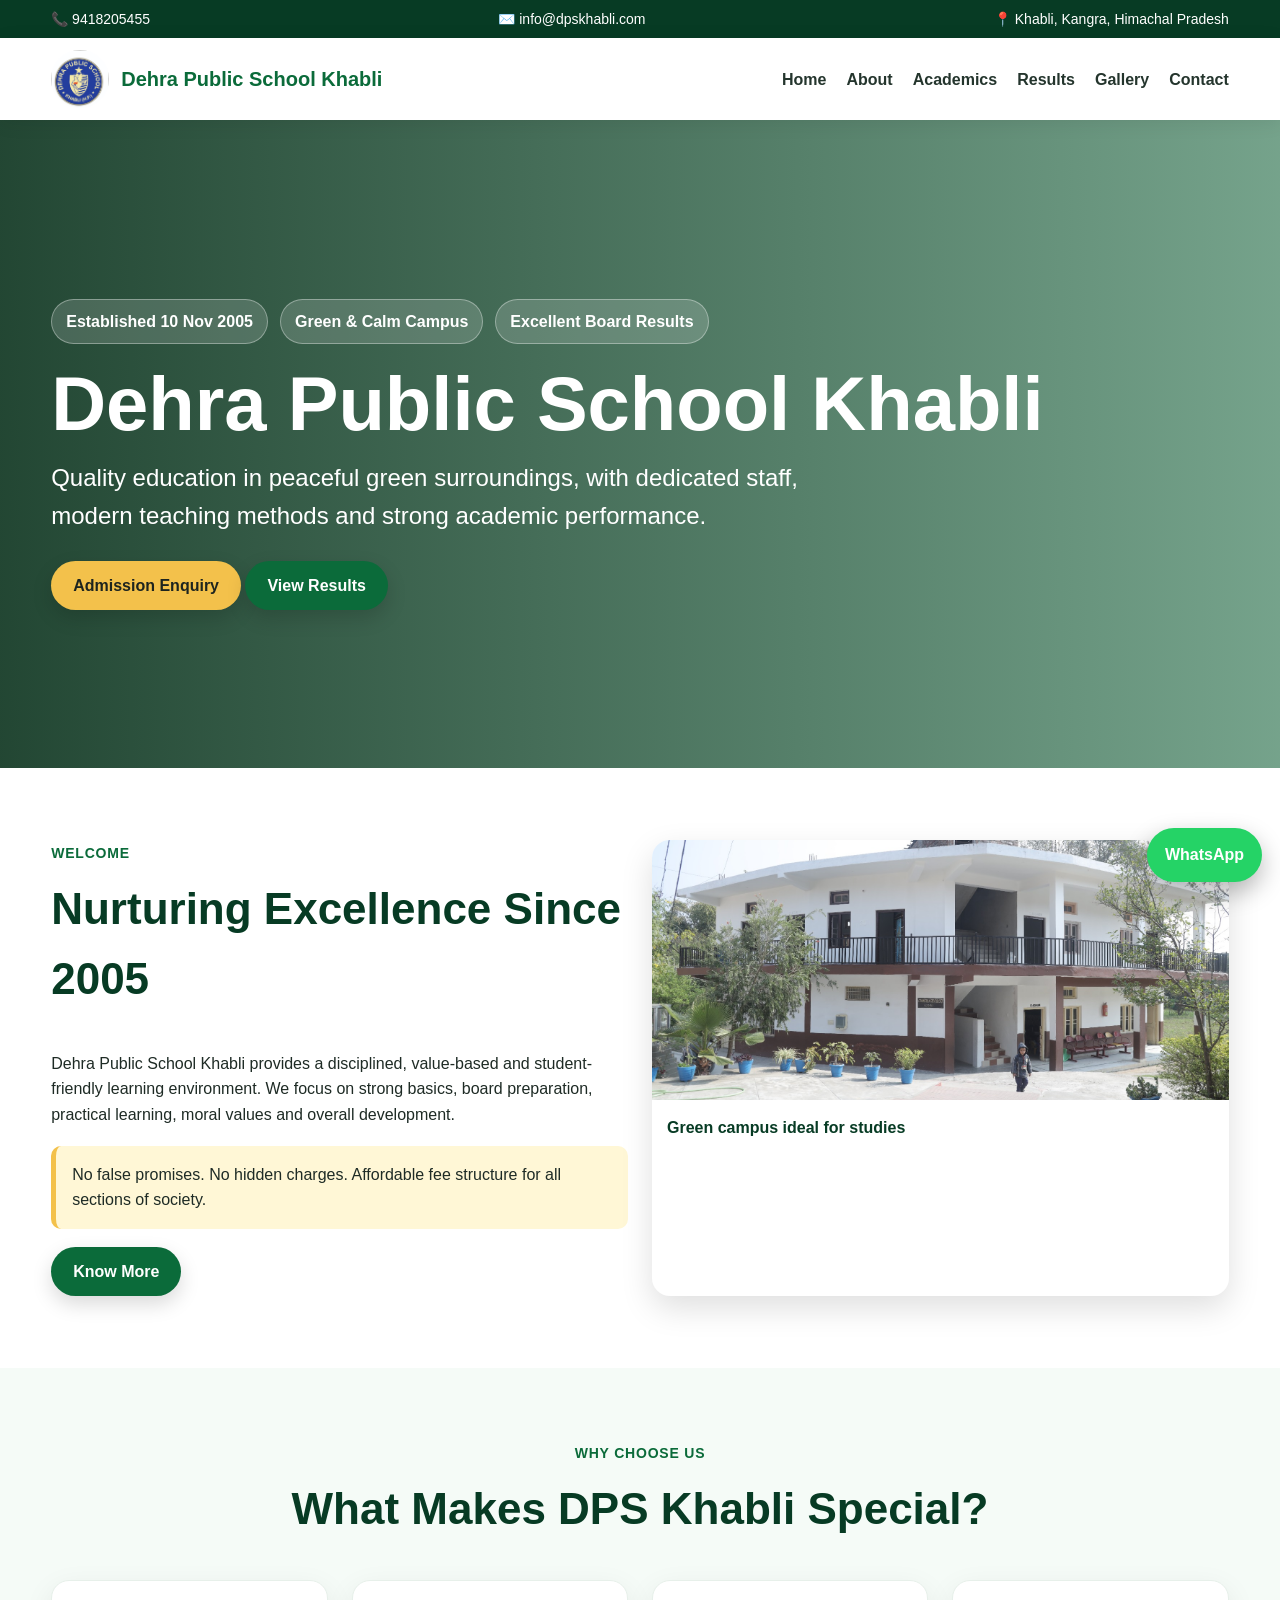
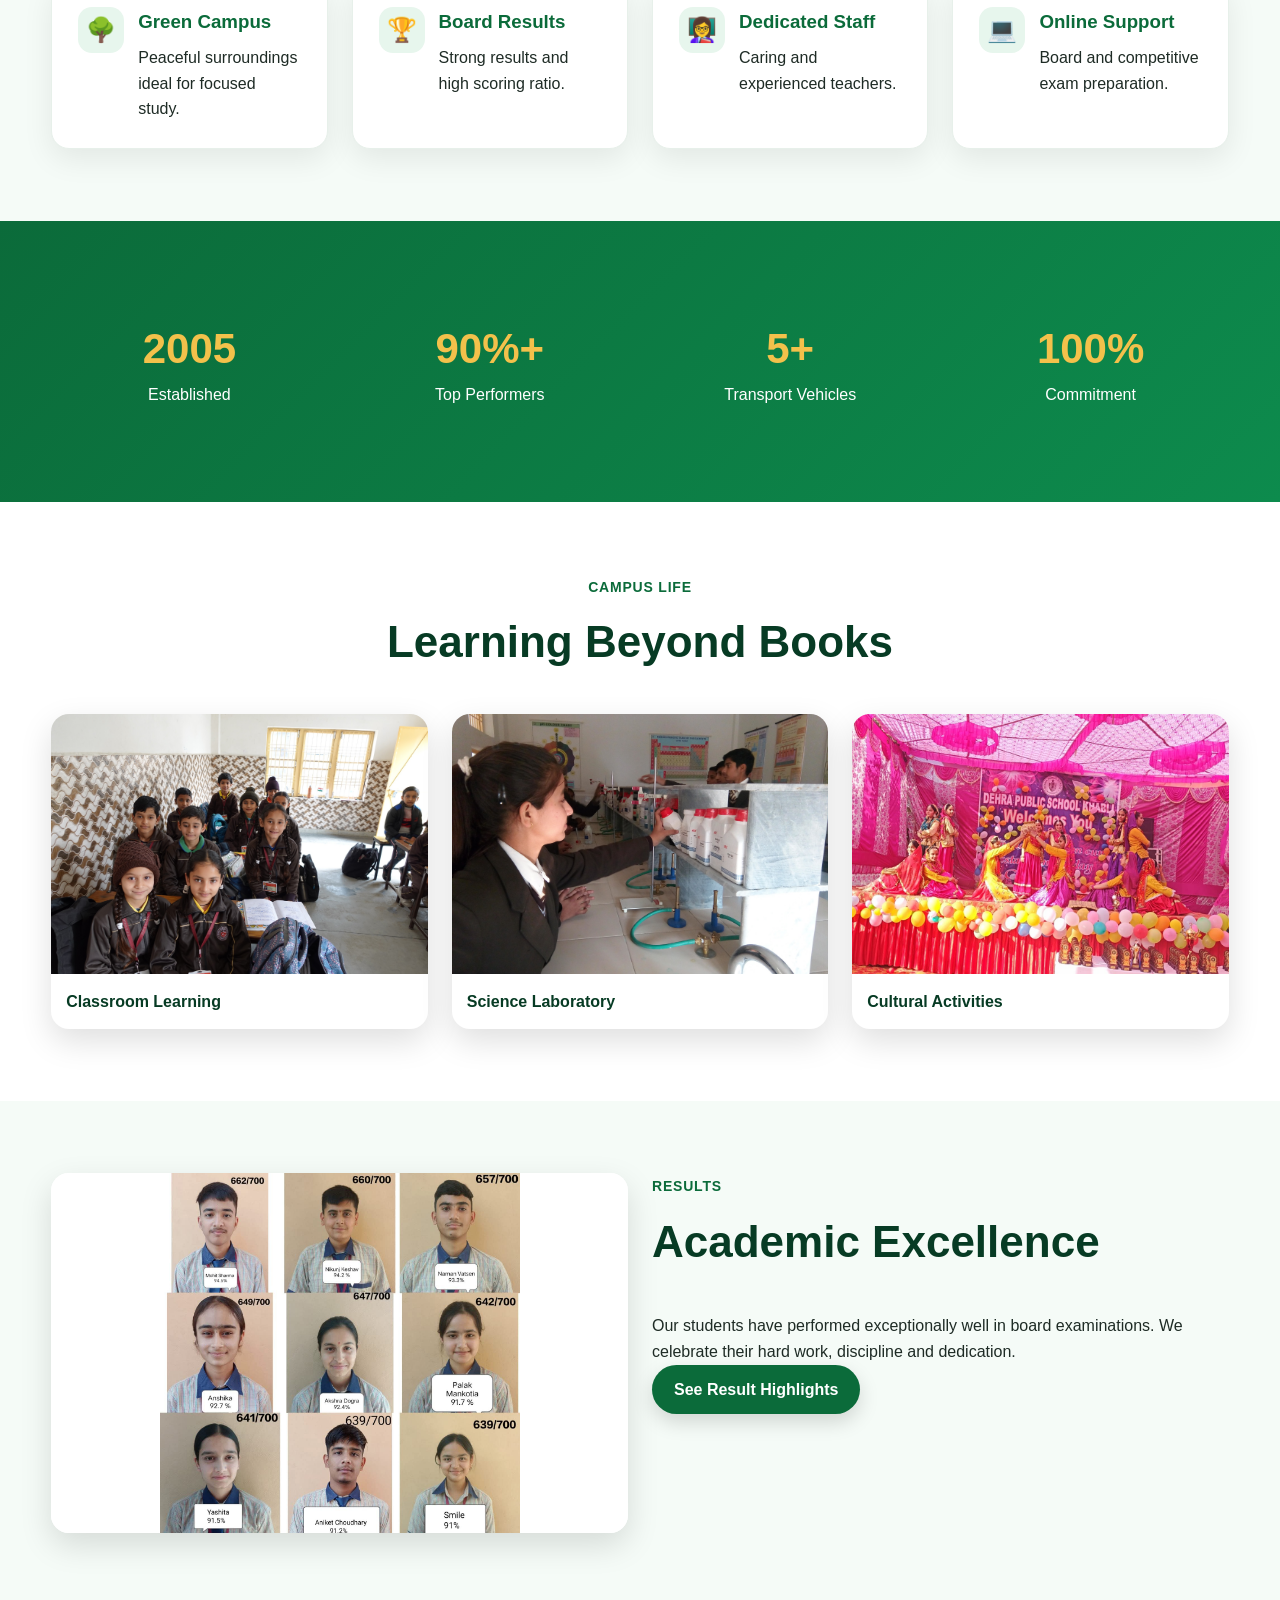
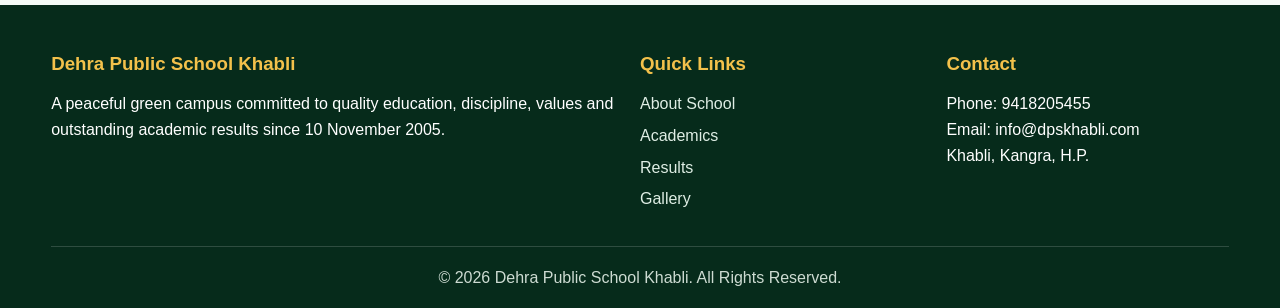
==== commit ba046753: "Update index.html" ====
--- a/index.html
+++ b/index.html
@@ -1,5 +1,5 @@
 <!DOCTYPE html><html lang="en"><head><meta charset="UTF-8"><meta name="viewport" content="width=device-width, initial-scale=1.0"><title>Home | Dehra Public School Khabli</title><link rel="stylesheet" href="style.css"></head><body><div class="topbar"><div class="container"><span>📞 9418205455</span><span>✉️ info@dpskhabli.com</span><span>📍 Khabli, Kangra, Himachal Pradesh</span></div></div>
-<header class="navbar"><div class="container navwrap"><a class="brand" href="index.html"><img src="1772970540244.jpg" alt="DPS Khabli Logo"><span>Dehra Public School Khabli</span></a><nav class="menu"><a href="index.html">Home</a><a href="about.html">About</a><a href="academics.html">Academics</a><a href="results.html">Results</a><a href="gallery.html">Gallery</a><a href="contact.html">Contact</a></nav></div></header><section class="hero"><div class="container"><div class="hero-badges"><span class="badge">Established 10 Nov 2005</span><span class="badge">Green & Calm Campus</span><span class="badge">Excellent Board Results</span></div><h1>Dehra Public School Khabli</h1><p>Quality education in peaceful green surroundings, with dedicated staff, modern teaching methods and strong academic performance.</p><a class="btn" href="admissions.html">Admission Enquiry</a> <a class="btn green" href="results.html">View Results</a></div></section>
+<header class="navbar"><div class="container navwrap"><a class="brand" href="index.html"><img src="logo.jpg" alt="DPS Khabli Logo"><span>Dehra Public School Khabli</span></a><nav class="menu"><a href="index.html">Home</a><a href="about.html">About</a><a href="academics.html">Academics</a><a href="results.html">Results</a><a href="gallery.html">Gallery</a><a href="contact.html">Contact</a></nav></div></header><section class="hero"><div class="container"><div class="hero-badges"><span class="badge">Established 10 Nov 2005</span><span class="badge">Green & Calm Campus</span><span class="badge">Excellent Board Results</span></div><h1>Dehra Public School Khabli</h1><p>Quality education in peaceful green surroundings, with dedicated staff, modern teaching methods and strong academic performance.</p><a class="btn" href="admissions.html">Admission Enquiry</a> <a class="btn green" href="results.html">View Results</a></div></section>
 <section class="section"><div class="container grid grid-2"><div><div class="section-title" style="text-align:left"><span>Welcome</span><h2>Nurturing Excellence Since 2005</h2></div><p>Dehra Public School Khabli provides a disciplined, value-based and student-friendly learning environment. We focus on strong basics, board preparation, practical learning, moral values and overall development.</p><div class="notice">No false promises. No hidden charges. Affordable fee structure for all sections of society.</div><a class="btn green" href="about.html">Know More</a></div><div class="photo-card"><img src="building.jpg" alt="School building"><div class="caption">Green campus ideal for studies</div></div></div></section>
 <section class="section light"><div class="container"><div class="section-title"><span>Why Choose Us</span><h2>What Makes DPS Khabli Special?</h2></div><div class="grid grid-4"><div class="card feature"><div class="icon">🌳</div><div><h3>Green Campus</h3><p>Peaceful surroundings ideal for focused study.</p></div></div><div class="card feature"><div class="icon">🏆</div><div><h3>Board Results</h3><p>Strong results and high scoring ratio.</p></div></div><div class="card feature"><div class="icon">👩‍🏫</div><div><h3>Dedicated Staff</h3><p>Caring and experienced teachers.</p></div></div><div class="card feature"><div class="icon">💻</div><div><h3>Online Support</h3><p>Board and competitive exam preparation.</p></div></div></div></div></section>
 <section class="section stats"><div class="container grid grid-4"><div class="statbox"><h3>2005</h3><p>Established</p></div><div class="statbox"><h3>90%+</h3><p>Top Performers</p></div><div class="statbox"><h3>5+</h3><p>Transport Vehicles</p></div><div class="statbox"><h3>100%</h3><p>Commitment</p></div></div></section>
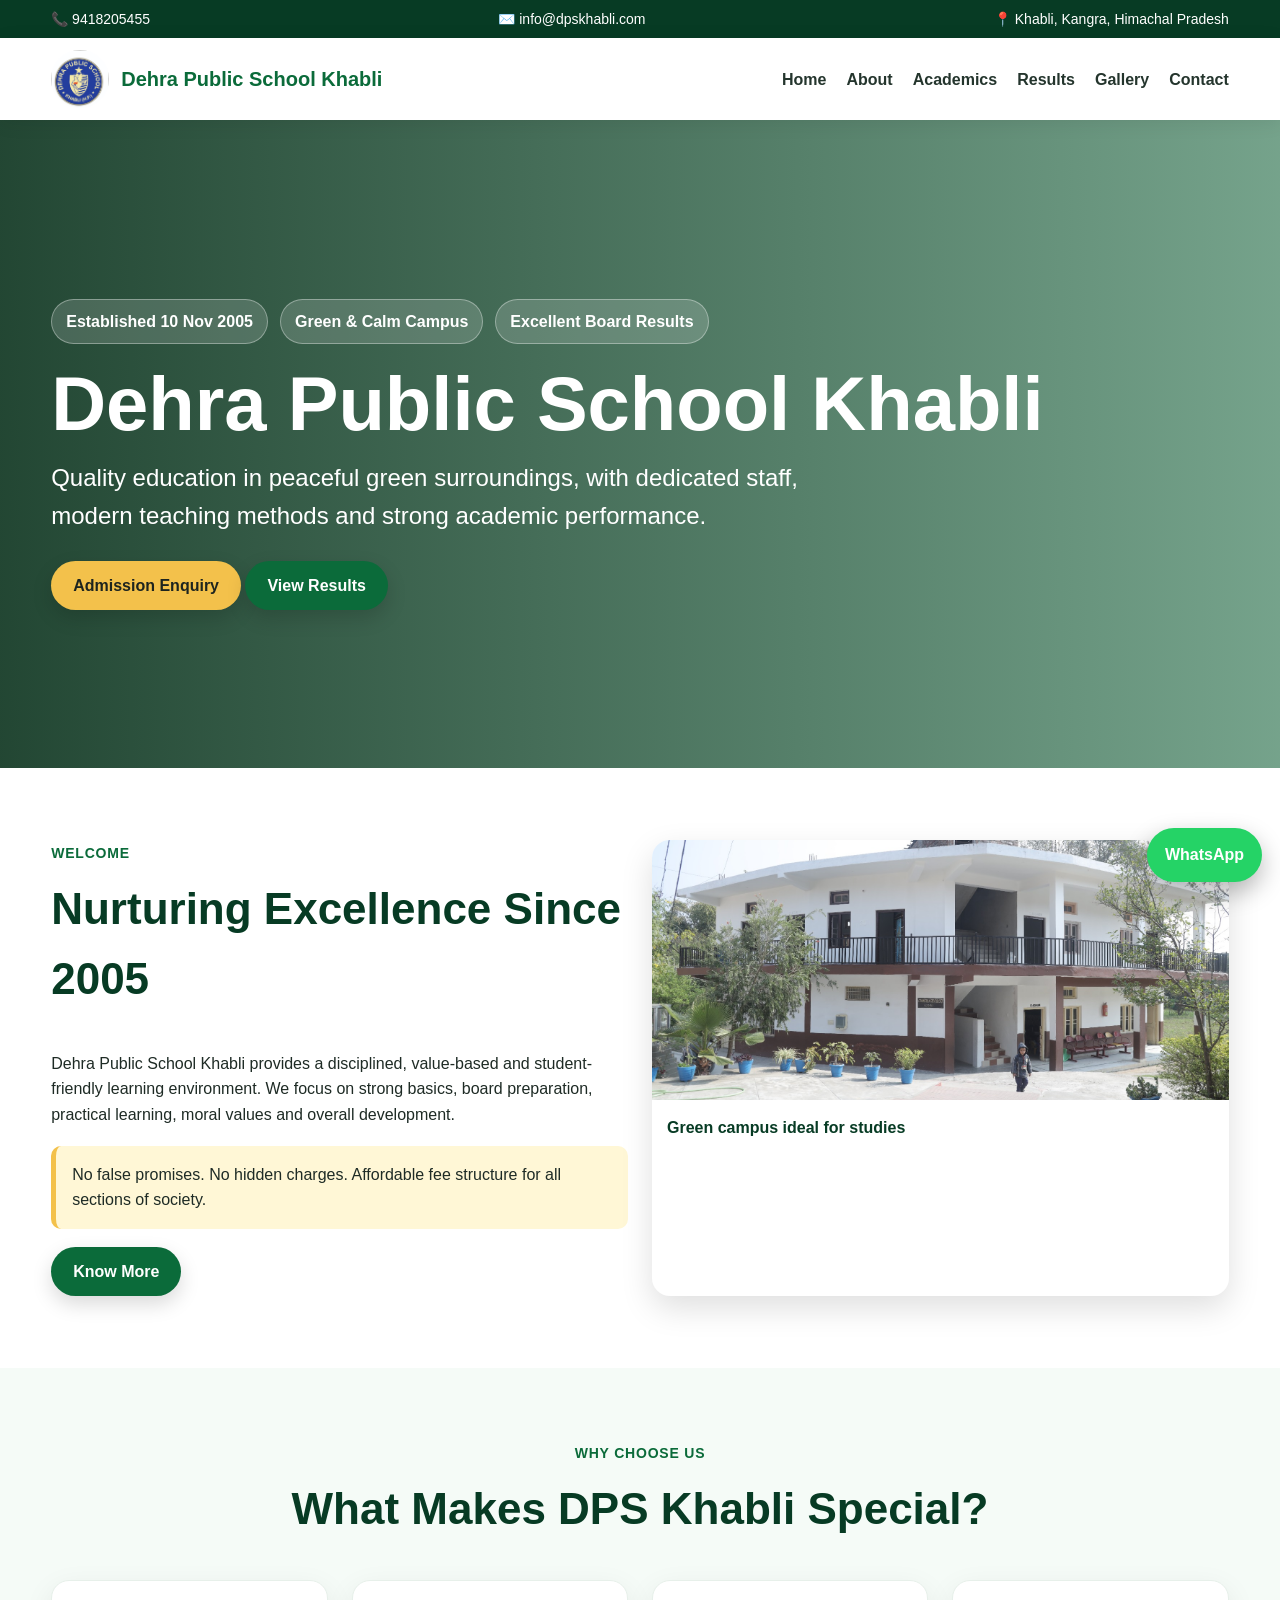
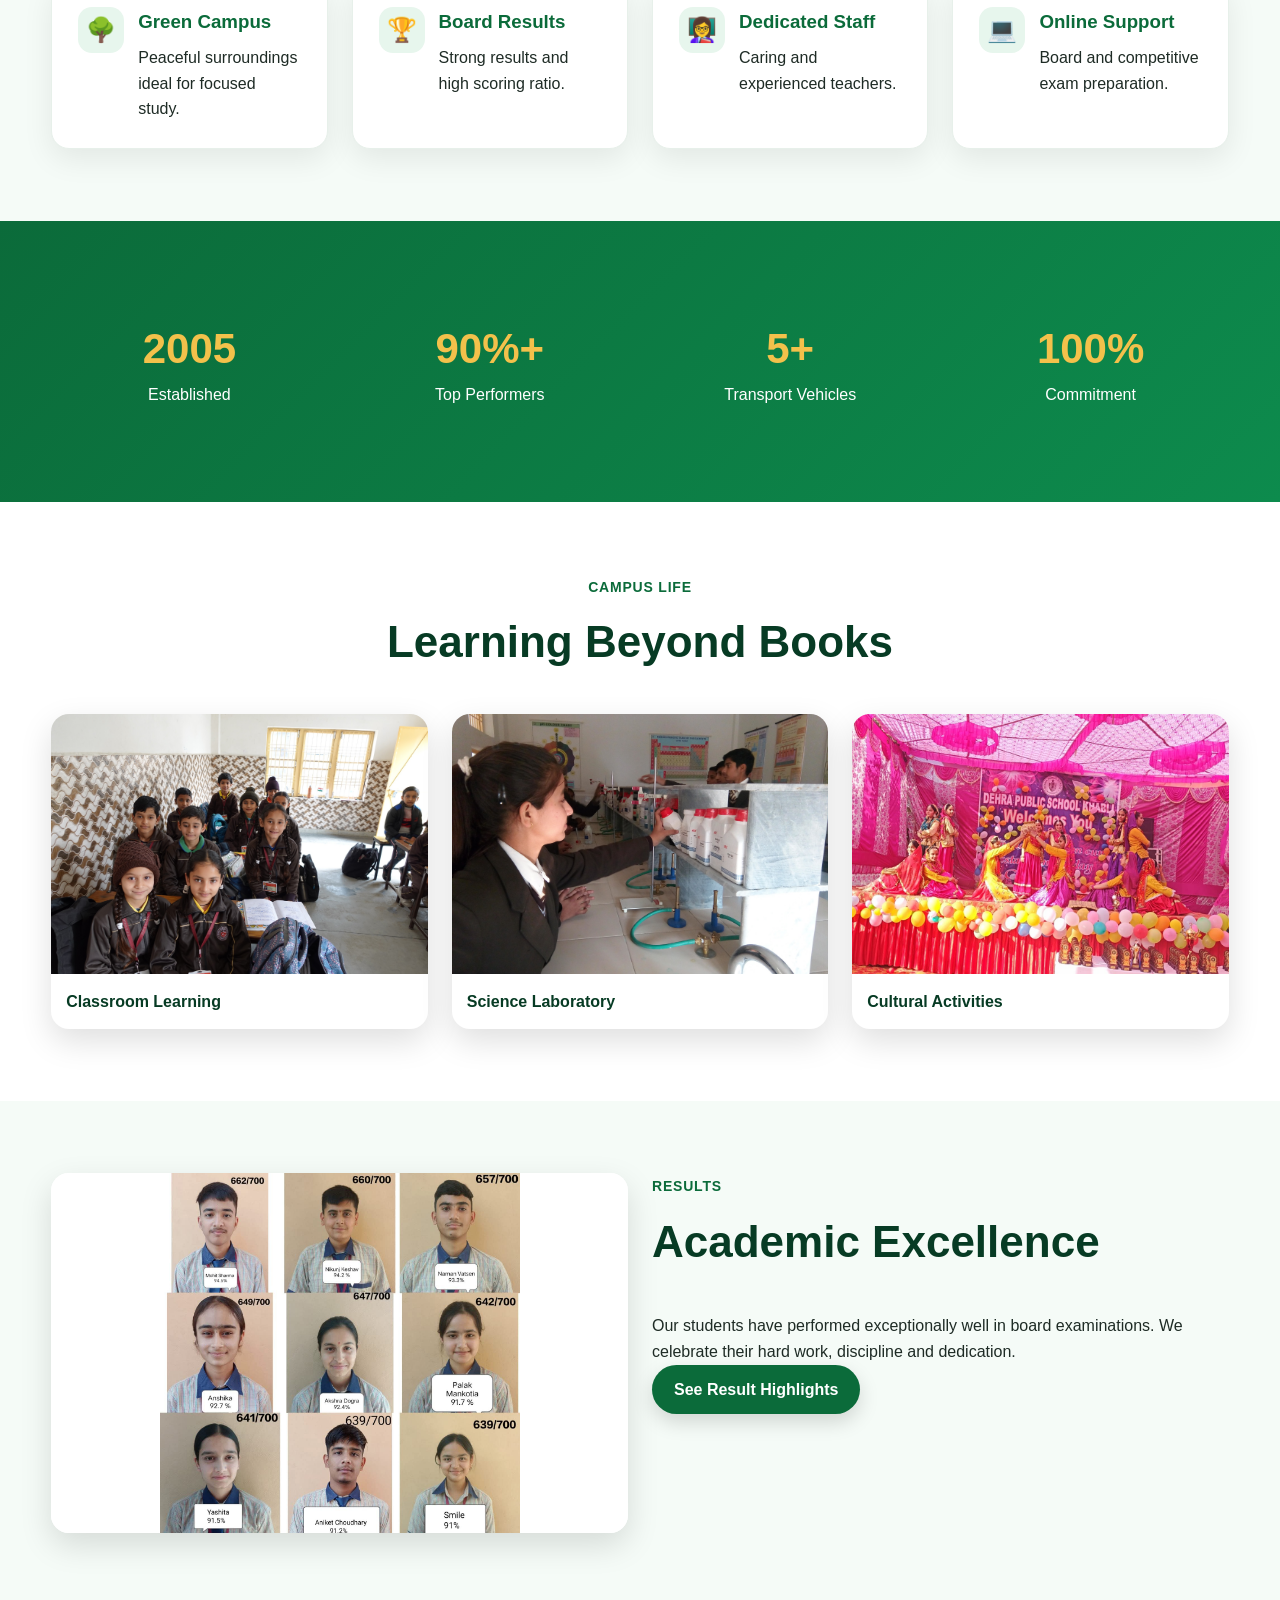
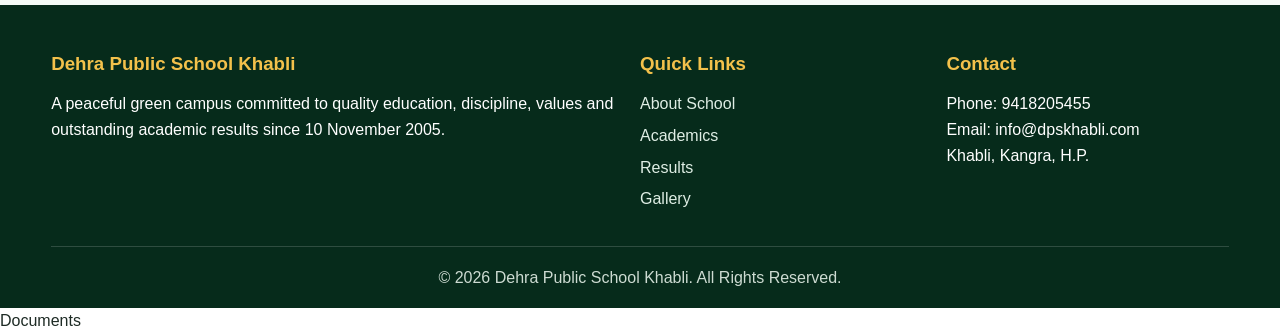
==== commit 1e3c4d72: "Update index.html" ====
--- a/index.html
+++ b/index.html
@@ -1,8 +1,9 @@
 <!DOCTYPE html><html lang="en"><head><meta charset="UTF-8"><meta name="viewport" content="width=device-width, initial-scale=1.0"><title>Home | Dehra Public School Khabli</title><link rel="stylesheet" href="style.css"></head><body><div class="topbar"><div class="container"><span>📞 9418205455</span><span>✉️ info@dpskhabli.com</span><span>📍 Khabli, Kangra, Himachal Pradesh</span></div></div>
-<header class="navbar"><div class="container navwrap"><a class="brand" href="index.html"><img src="logo.jpg" alt="DPS Khabli Logo"><span>Dehra Public School Khabli</span></a><nav class="menu"><a href="index.html">Home</a><a href="about.html">About</a><a href="academics.html">Academics</a><a href="results.html">Results</a><a href="gallery.html">Gallery</a><a href="contact.html">Contact</a></nav></div></header><section class="hero"><div class="container"><div class="hero-badges"><span class="badge">Established 10 Nov 2005</span><span class="badge">Green & Calm Campus</span><span class="badge">Excellent Board Results</span></div><h1>Dehra Public School Khabli</h1><p>Quality education in peaceful green surroundings, with dedicated staff, modern teaching methods and strong academic performance.</p><a class="btn" href="admissions.html">Admission Enquiry</a> <a class="btn green" href="results.html">View Results</a></div></section>
+<header class="navbar"><div class="container navwrap"><a class="brand" href="index.html"><img src="logo.png" alt="DPS Khabli Logo"><span>Dehra Public School Khabli</span></a><nav class="menu"><a href="index.html">Home</a><a href="about.html">About</a><a href="academics.html">Academics</a><a href="results.html">Results</a><a href="gallery.html">Gallery</a><a href="contact.html">Contact</a></nav></div></header><section class="hero"><div class="container"><div class="hero-badges"><span class="badge">Established 10 Nov 2005</span><span class="badge">Green & Calm Campus</span><span class="badge">Excellent Board Results</span></div><h1>Dehra Public School Khabli</h1><p>Quality education in peaceful green surroundings, with dedicated staff, modern teaching methods and strong academic performance.</p><a class="btn" href="admissions.html">Admission Enquiry</a> <a class="btn green" href="results.html">View Results</a></div></section>
 <section class="section"><div class="container grid grid-2"><div><div class="section-title" style="text-align:left"><span>Welcome</span><h2>Nurturing Excellence Since 2005</h2></div><p>Dehra Public School Khabli provides a disciplined, value-based and student-friendly learning environment. We focus on strong basics, board preparation, practical learning, moral values and overall development.</p><div class="notice">No false promises. No hidden charges. Affordable fee structure for all sections of society.</div><a class="btn green" href="about.html">Know More</a></div><div class="photo-card"><img src="building.jpg" alt="School building"><div class="caption">Green campus ideal for studies</div></div></div></section>
 <section class="section light"><div class="container"><div class="section-title"><span>Why Choose Us</span><h2>What Makes DPS Khabli Special?</h2></div><div class="grid grid-4"><div class="card feature"><div class="icon">🌳</div><div><h3>Green Campus</h3><p>Peaceful surroundings ideal for focused study.</p></div></div><div class="card feature"><div class="icon">🏆</div><div><h3>Board Results</h3><p>Strong results and high scoring ratio.</p></div></div><div class="card feature"><div class="icon">👩‍🏫</div><div><h3>Dedicated Staff</h3><p>Caring and experienced teachers.</p></div></div><div class="card feature"><div class="icon">💻</div><div><h3>Online Support</h3><p>Board and competitive exam preparation.</p></div></div></div></div></section>
 <section class="section stats"><div class="container grid grid-4"><div class="statbox"><h3>2005</h3><p>Established</p></div><div class="statbox"><h3>90%+</h3><p>Top Performers</p></div><div class="statbox"><h3>5+</h3><p>Transport Vehicles</p></div><div class="statbox"><h3>100%</h3><p>Commitment</p></div></div></section>
 <section class="section"><div class="container"><div class="section-title"><span>Campus Life</span><h2>Learning Beyond Books</h2></div><div class="grid grid-3"><div class="photo-card"><img src="classroom-primary.jpg"><div class="caption">Classroom Learning</div></div><div class="photo-card"><img src="lab-chemistry.jpg"><div class="caption">Science Laboratory</div></div><div class="photo-card"><img src="annual-function.jpg"><div class="caption">Cultural Activities</div></div></div></div></section>
 <section class="section light"><div class="container grid grid-2"><div class="photo-card result-card"><img src="results-2026.jpg" alt="Toppers"></div><div><div class="section-title" style="text-align:left"><span>Results</span><h2>Academic Excellence</h2></div><p>Our students have performed exceptionally well in board examinations. We celebrate their hard work, discipline and dedication.</p><a class="btn green" href="results.html">See Result Highlights</a></div></div></section><a class="whatsapp" href="https://wa.me/919418205455" target="_blank">WhatsApp</a>
 <footer class="footer"><div class="container footer-grid"><div><h3>Dehra Public School Khabli</h3><p>A peaceful green campus committed to quality education, discipline, values and outstanding academic results since 10 November 2005.</p></div><div><h3>Quick Links</h3><a href="about.html">About School</a><a href="academics.html">Academics</a><a href="results.html">Results</a><a href="gallery.html">Gallery</a></div><div><h3>Contact</h3><p>Phone: 9418205455</p><p>Email: info@dpskhabli.com</p><p>Khabli, Kangra, H.P.</p></div></div><div class="container copy">© 2026 Dehra Public School Khabli. All Rights Reserved.</div></footer></body></html>
+<a href="documents.html">Documents</a>
--- a/style.css
+++ b/style.css
@@ -52,7 +52,7 @@
 .topper{background:white;border-left:6px solid var(--gold);padding:18px;border-radius:14px;box-shadow:0 8px 24px rgba(0,0,0,.08)}
 .topper strong{color:var(--green);font-size:18px}
 .gallery{display:grid;grid-template-columns:repeat(auto-fit,minmax(260px,1fr));gap:18px}
-.gallery img{height:240px;width:100%;object-fit:cover;border-radius:16px;box-shadow:0 8px 22px rgba(0,0,0,.12)}
+.gallery img{height:220px;width:100%;object-fit:cover;border-radius:14px;box-shadow:0 8px 22px rgba(0,0,0,.12)}
 .contact-box{display:grid;grid-template-columns:1.1fr .9fr;gap:28px;align-items:start}
 .info-list p{margin:12px 0;font-size:18px}
 .form input,.form textarea{width:100%;padding:13px 15px;margin:9px 0;border:1px solid #d9e6de;border-radius:10px;font-size:15px}
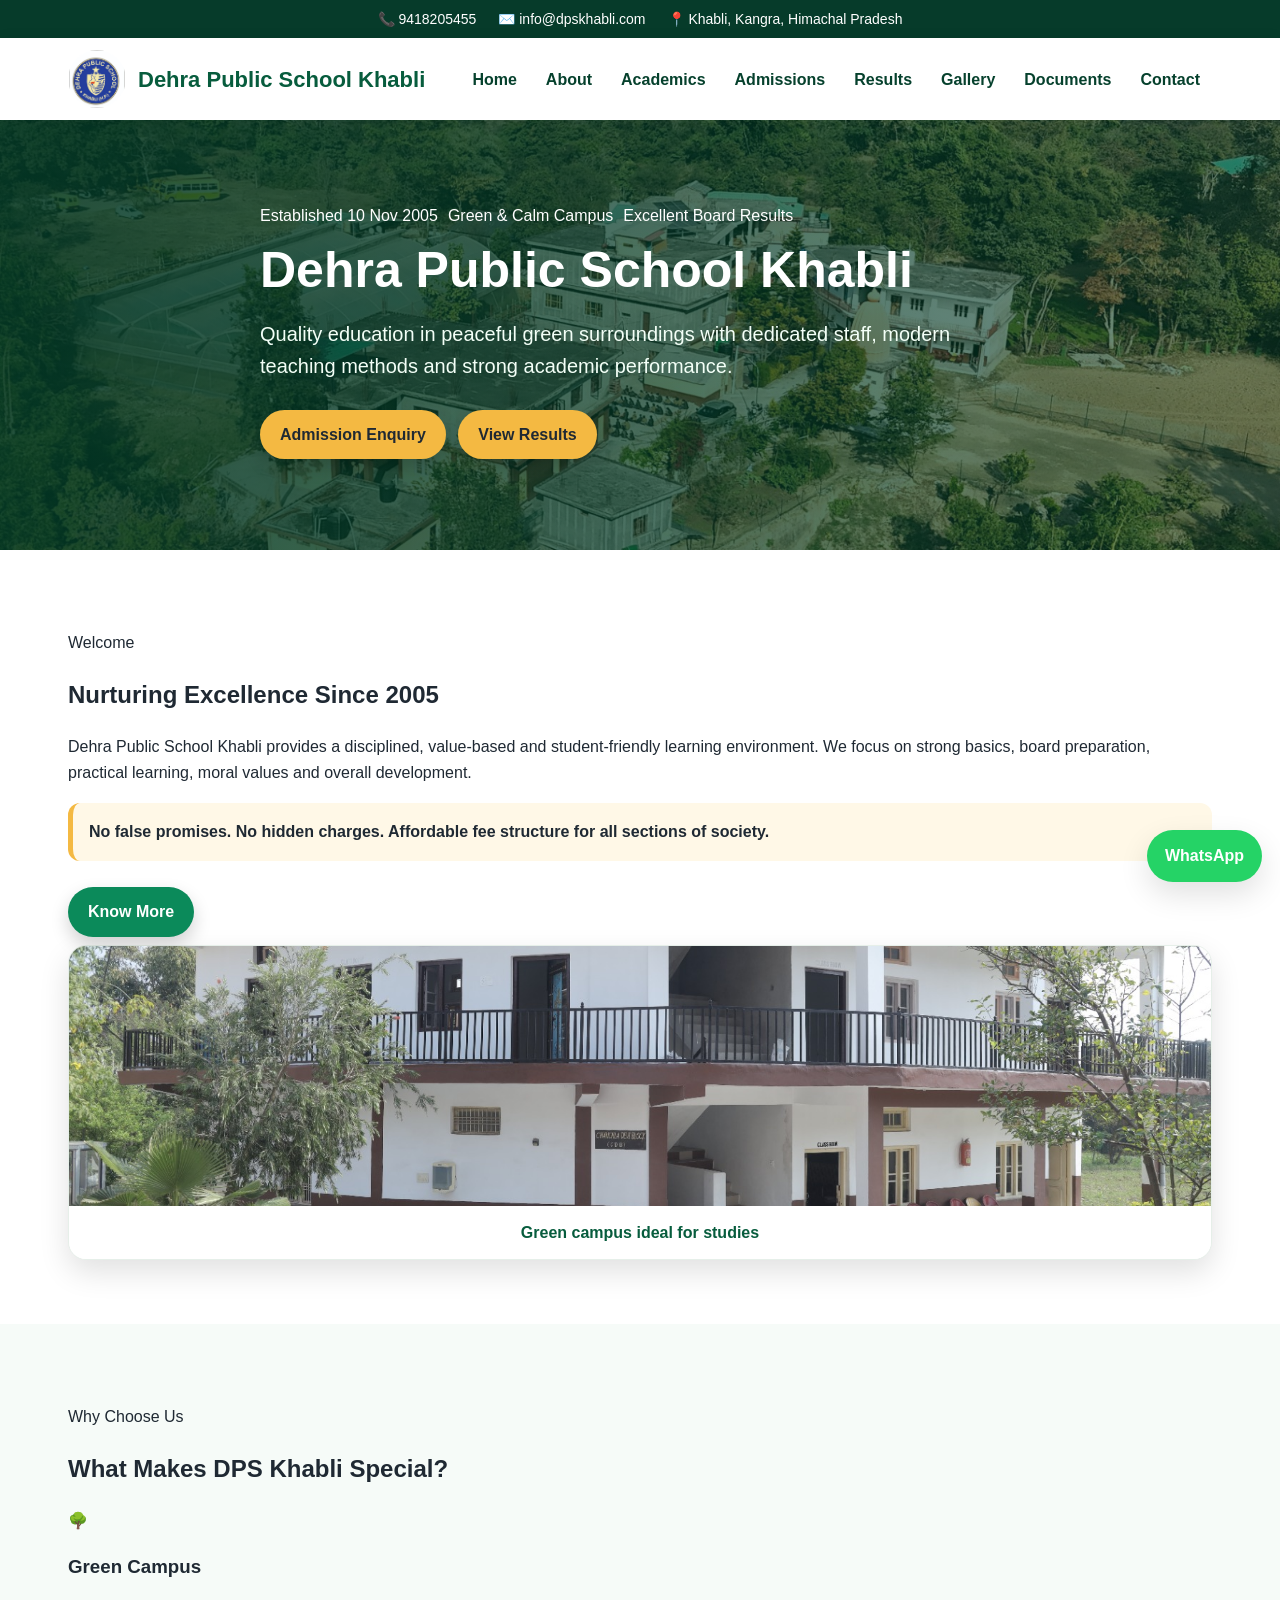
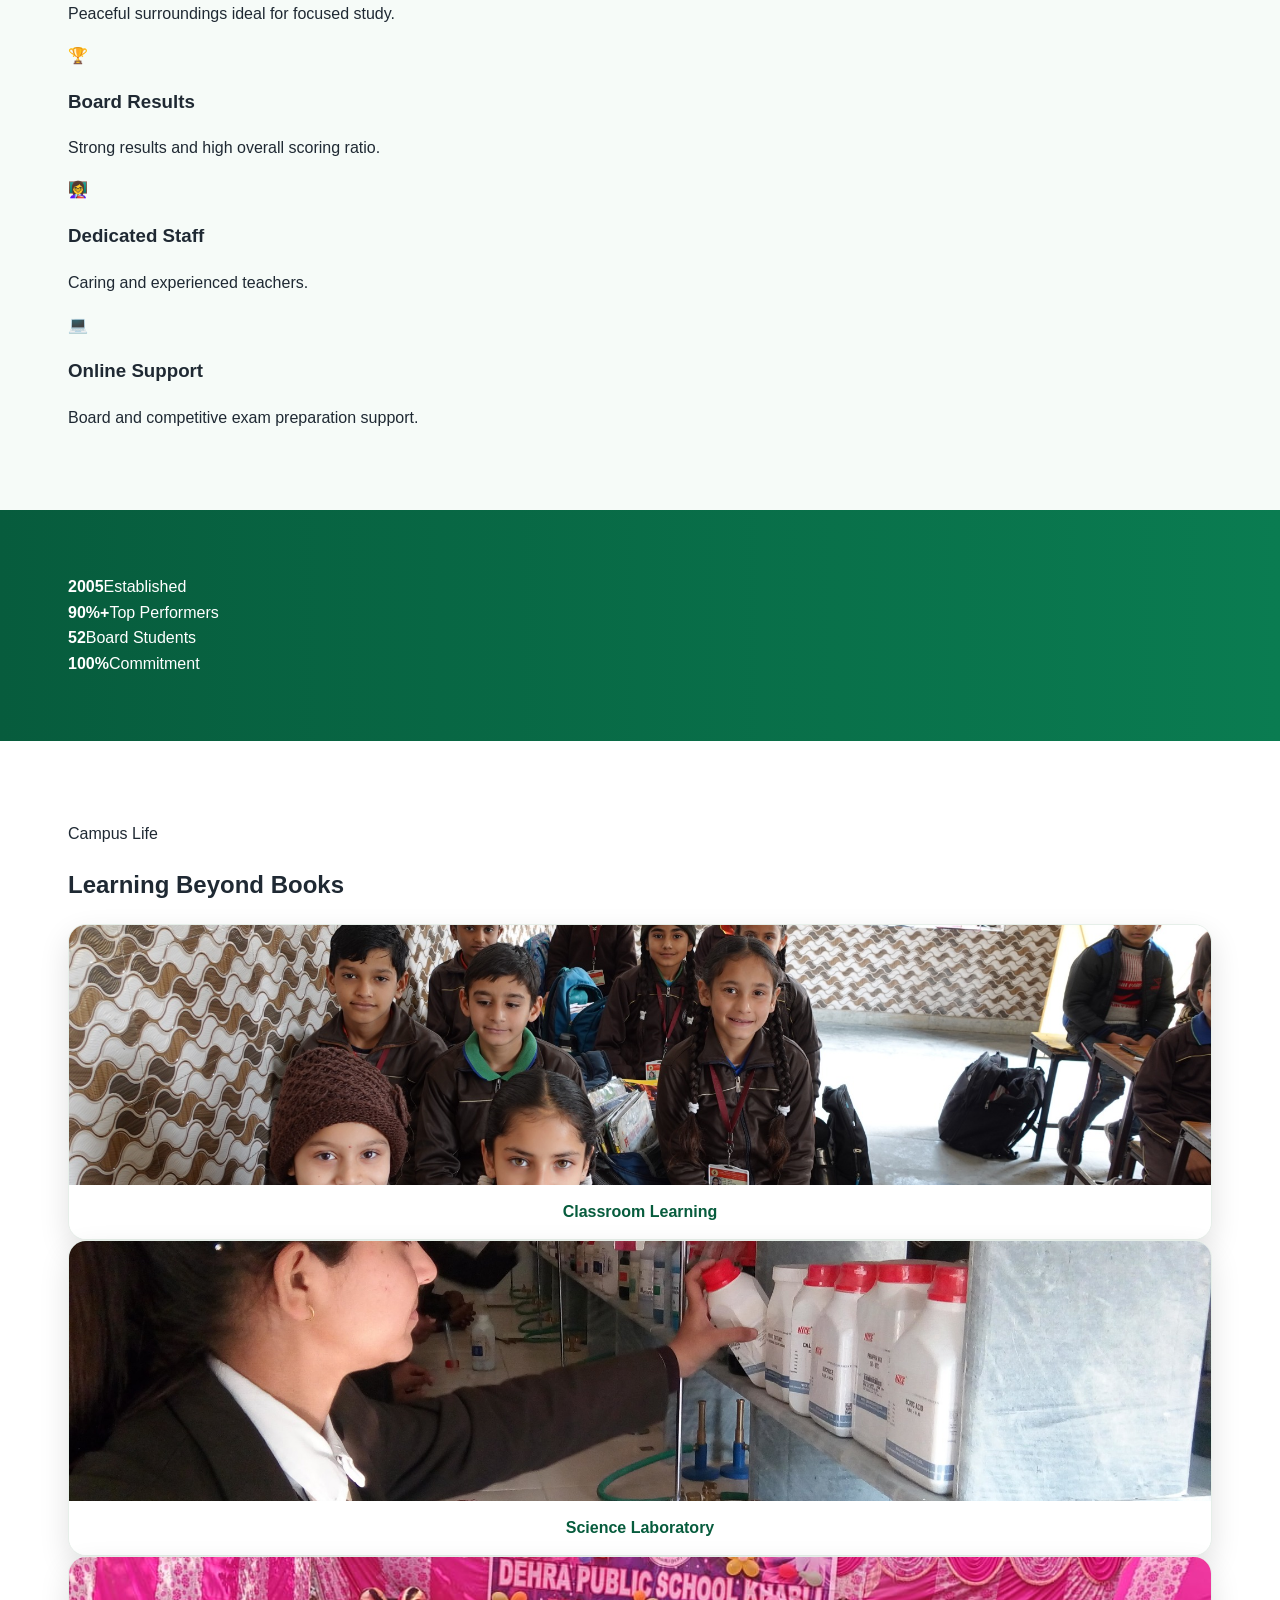
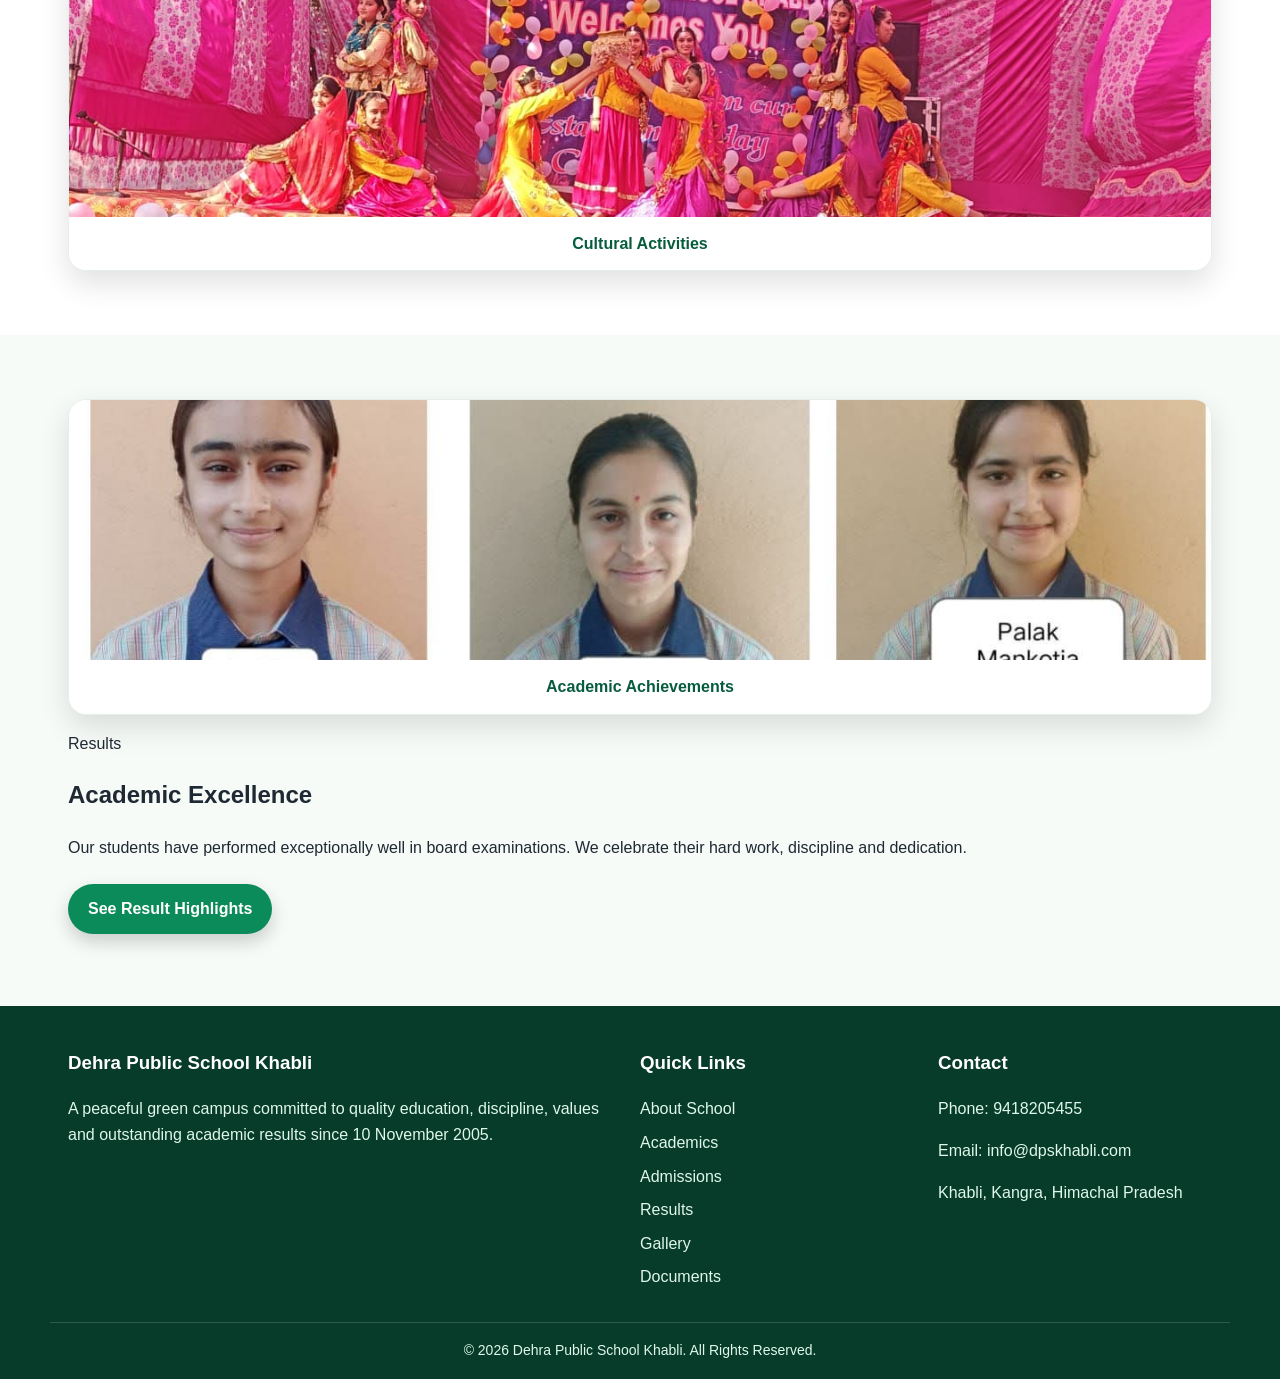
==== commit bc1cb4da: "Add files via upload" ====
--- a/index.html
+++ b/index.html
@@ -1,9 +1,148 @@
-<!DOCTYPE html><html lang="en"><head><meta charset="UTF-8"><meta name="viewport" content="width=device-width, initial-scale=1.0"><title>Home | Dehra Public School Khabli</title><link rel="stylesheet" href="style.css"></head><body><div class="topbar"><div class="container"><span>📞 9418205455</span><span>✉️ info@dpskhabli.com</span><span>📍 Khabli, Kangra, Himachal Pradesh</span></div></div>
-<header class="navbar"><div class="container navwrap"><a class="brand" href="index.html"><img src="logo.png" alt="DPS Khabli Logo"><span>Dehra Public School Khabli</span></a><nav class="menu"><a href="index.html">Home</a><a href="about.html">About</a><a href="academics.html">Academics</a><a href="results.html">Results</a><a href="gallery.html">Gallery</a><a href="contact.html">Contact</a></nav></div></header><section class="hero"><div class="container"><div class="hero-badges"><span class="badge">Established 10 Nov 2005</span><span class="badge">Green & Calm Campus</span><span class="badge">Excellent Board Results</span></div><h1>Dehra Public School Khabli</h1><p>Quality education in peaceful green surroundings, with dedicated staff, modern teaching methods and strong academic performance.</p><a class="btn" href="admissions.html">Admission Enquiry</a> <a class="btn green" href="results.html">View Results</a></div></section>
-<section class="section"><div class="container grid grid-2"><div><div class="section-title" style="text-align:left"><span>Welcome</span><h2>Nurturing Excellence Since 2005</h2></div><p>Dehra Public School Khabli provides a disciplined, value-based and student-friendly learning environment. We focus on strong basics, board preparation, practical learning, moral values and overall development.</p><div class="notice">No false promises. No hidden charges. Affordable fee structure for all sections of society.</div><a class="btn green" href="about.html">Know More</a></div><div class="photo-card"><img src="building.jpg" alt="School building"><div class="caption">Green campus ideal for studies</div></div></div></section>
-<section class="section light"><div class="container"><div class="section-title"><span>Why Choose Us</span><h2>What Makes DPS Khabli Special?</h2></div><div class="grid grid-4"><div class="card feature"><div class="icon">🌳</div><div><h3>Green Campus</h3><p>Peaceful surroundings ideal for focused study.</p></div></div><div class="card feature"><div class="icon">🏆</div><div><h3>Board Results</h3><p>Strong results and high scoring ratio.</p></div></div><div class="card feature"><div class="icon">👩‍🏫</div><div><h3>Dedicated Staff</h3><p>Caring and experienced teachers.</p></div></div><div class="card feature"><div class="icon">💻</div><div><h3>Online Support</h3><p>Board and competitive exam preparation.</p></div></div></div></div></section>
-<section class="section stats"><div class="container grid grid-4"><div class="statbox"><h3>2005</h3><p>Established</p></div><div class="statbox"><h3>90%+</h3><p>Top Performers</p></div><div class="statbox"><h3>5+</h3><p>Transport Vehicles</p></div><div class="statbox"><h3>100%</h3><p>Commitment</p></div></div></section>
-<section class="section"><div class="container"><div class="section-title"><span>Campus Life</span><h2>Learning Beyond Books</h2></div><div class="grid grid-3"><div class="photo-card"><img src="classroom-primary.jpg"><div class="caption">Classroom Learning</div></div><div class="photo-card"><img src="lab-chemistry.jpg"><div class="caption">Science Laboratory</div></div><div class="photo-card"><img src="annual-function.jpg"><div class="caption">Cultural Activities</div></div></div></div></section>
-<section class="section light"><div class="container grid grid-2"><div class="photo-card result-card"><img src="results-2026.jpg" alt="Toppers"></div><div><div class="section-title" style="text-align:left"><span>Results</span><h2>Academic Excellence</h2></div><p>Our students have performed exceptionally well in board examinations. We celebrate their hard work, discipline and dedication.</p><a class="btn green" href="results.html">See Result Highlights</a></div></div></section><a class="whatsapp" href="https://wa.me/919418205455" target="_blank">WhatsApp</a>
-<footer class="footer"><div class="container footer-grid"><div><h3>Dehra Public School Khabli</h3><p>A peaceful green campus committed to quality education, discipline, values and outstanding academic results since 10 November 2005.</p></div><div><h3>Quick Links</h3><a href="about.html">About School</a><a href="academics.html">Academics</a><a href="results.html">Results</a><a href="gallery.html">Gallery</a></div><div><h3>Contact</h3><p>Phone: 9418205455</p><p>Email: info@dpskhabli.com</p><p>Khabli, Kangra, H.P.</p></div></div><div class="container copy">© 2026 Dehra Public School Khabli. All Rights Reserved.</div></footer></body></html>
-<a href="documents.html">Documents</a>
+<!DOCTYPE html>
+<html lang="en">
+<head>
+  <meta charset="UTF-8">
+  <meta name="viewport" content="width=device-width, initial-scale=1.0">
+  <title>Home | Dehra Public School Khabli</title>
+  <link rel="stylesheet" href="style.css">
+</head>
+<body>
+
+<div class="topbar">
+  <div class="container topbar-inner">
+    <span>📞 9418205455</span>
+    <span>✉️ info@dpskhabli.com</span>
+    <span>📍 Khabli, Kangra, Himachal Pradesh</span>
+  </div>
+</div>
+
+
+<header class="navbar">
+  <div class="container navwrap">
+    <a class="brand" href="index.html">
+      <img src="logo.png" alt="DPS Khabli Logo">
+      <span>Dehra Public School Khabli</span>
+    </a>
+    <nav class="menu">
+      <a href="index.html">Home</a>
+      <a href="about.html">About</a>
+      <a href="academics.html">Academics</a>
+      <a href="admissions.html">Admissions</a>
+      <a href="results.html">Results</a>
+      <a href="gallery.html">Gallery</a>
+      <a href="documents.html">Documents</a>
+      <a href="contact.html">Contact</a>
+    </nav>
+  </div>
+</header>
+
+
+<section class="hero">
+  <div class="container hero-content">
+    <div class="hero-badges">
+      <span>Established 10 Nov 2005</span>
+      <span>Green & Calm Campus</span>
+      <span>Excellent Board Results</span>
+    </div>
+    <h1>Dehra Public School Khabli</h1>
+    <p>Quality education in peaceful green surroundings with dedicated staff, modern teaching methods and strong academic performance.</p>
+    <a class="btn" href="admissions.html">Admission Enquiry</a>
+    <a class="btn outline" href="results.html">View Results</a>
+  </div>
+</section>
+
+<section class="section">
+  <div class="container split">
+    <div>
+      <p class="eyebrow">Welcome</p>
+      <h2>Nurturing Excellence Since 2005</h2>
+      <p>Dehra Public School Khabli provides a disciplined, value-based and student-friendly learning environment. We focus on strong basics, board preparation, practical learning, moral values and overall development.</p>
+      <div class="notice">No false promises. No hidden charges. Affordable fee structure for all sections of society.</div>
+      <a class="btn green" href="about.html">Know More</a>
+    </div>
+    <div class="photo-card">
+      <img src="building.jpg" alt="School building">
+      <div class="caption">Green campus ideal for studies</div>
+    </div>
+  </div>
+</section>
+
+<section class="section light">
+  <div class="container">
+    <p class="eyebrow center">Why Choose Us</p>
+    <h2 class="center">What Makes DPS Khabli Special?</h2>
+    <div class="card-grid">
+      <div class="info-card">🌳<h3>Green Campus</h3><p>Peaceful surroundings ideal for focused study.</p></div>
+      <div class="info-card">🏆<h3>Board Results</h3><p>Strong results and high overall scoring ratio.</p></div>
+      <div class="info-card">👩‍🏫<h3>Dedicated Staff</h3><p>Caring and experienced teachers.</p></div>
+      <div class="info-card">💻<h3>Online Support</h3><p>Board and competitive exam preparation support.</p></div>
+    </div>
+  </div>
+</section>
+
+<section class="section stats">
+  <div class="container stat-grid">
+    <div><strong>2005</strong><span>Established</span></div>
+    <div><strong>90%+</strong><span>Top Performers</span></div>
+    <div><strong>52</strong><span>Board Students</span></div>
+    <div><strong>100%</strong><span>Commitment</span></div>
+  </div>
+</section>
+
+<section class="section">
+  <div class="container">
+    <p class="eyebrow center">Campus Life</p>
+    <h2 class="center">Learning Beyond Books</h2>
+    <div class="photo-grid">
+      <div class="photo-card"><img src="classroom-primary.jpg" alt="Classroom"><div class="caption">Classroom Learning</div></div>
+      <div class="photo-card"><img src="lab-chemistry.jpg" alt="Science Laboratory"><div class="caption">Science Laboratory</div></div>
+      <div class="photo-card"><img src="annual-function.jpg" alt="Cultural Activities"><div class="caption">Cultural Activities</div></div>
+    </div>
+  </div>
+</section>
+
+<section class="section light">
+  <div class="container split">
+    <div class="photo-card">
+      <img src="results-2026.jpg" alt="Toppers">
+      <div class="caption">Academic Achievements</div>
+    </div>
+    <div>
+      <p class="eyebrow">Results</p>
+      <h2>Academic Excellence</h2>
+      <p>Our students have performed exceptionally well in board examinations. We celebrate their hard work, discipline and dedication.</p>
+      <a class="btn green" href="results.html">See Result Highlights</a>
+    </div>
+  </div>
+</section>
+
+
+<a class="whatsapp" href="https://wa.me/919418205455" target="_blank">WhatsApp</a>
+
+<footer class="footer">
+  <div class="container footer-grid">
+    <div>
+      <h3>Dehra Public School Khabli</h3>
+      <p>A peaceful green campus committed to quality education, discipline, values and outstanding academic results since 10 November 2005.</p>
+    </div>
+    <div>
+      <h3>Quick Links</h3>
+      <a href="about.html">About School</a>
+      <a href="academics.html">Academics</a>
+      <a href="admissions.html">Admissions</a>
+      <a href="results.html">Results</a>
+      <a href="gallery.html">Gallery</a>
+      <a href="documents.html">Documents</a>
+    </div>
+    <div>
+      <h3>Contact</h3>
+      <p>Phone: 9418205455</p>
+      <p>Email: info@dpskhabli.com</p>
+      <p>Khabli, Kangra, Himachal Pradesh</p>
+    </div>
+  </div>
+  <div class="container copy">© 2026 Dehra Public School Khabli. All Rights Reserved.</div>
+</footer>
+
+</body>
+</html>
--- a/style.css
+++ b/style.css
@@ -1,73 +1,355 @@
 
+/* Dehra Public School Khabli - Final Professional Website CSS */
 :root{
-  --green:#0b6b3a; --deep:#073b24; --gold:#f3c14b; --cream:#fff8e8;
-  --text:#1e2b25; --muted:#66756e; --light:#f5fbf7; --blue:#173b8f;
-}
-*{box-sizing:border-box;margin:0;padding:0}
+  --green:#075c3d;
+  --green2:#0b8a5a;
+  --gold:#f4b942;
+  --dark:#1f2933;
+  --muted:#64748b;
+  --light:#f6fbf8;
+  --white:#ffffff;
+  --shadow:0 12px 30px rgba(0,0,0,.12);
+  --radius:18px;
+}
+*{box-sizing:border-box}
 html{scroll-behavior:smooth}
-body{font-family:Arial, Helvetica, sans-serif;color:var(--text);line-height:1.6;background:#fff}
+body{
+  margin:0;
+  font-family:Arial, Helvetica, sans-serif;
+  color:var(--dark);
+  background:#f4f8f5;
+  line-height:1.6;
+}
 a{text-decoration:none;color:inherit}
 img{max-width:100%;display:block}
-.container{width:min(1180px,92%);margin:auto}
-.topbar{background:var(--deep);color:white;font-size:14px;padding:8px 0}
-.topbar .container{display:flex;justify-content:space-between;gap:15px;flex-wrap:wrap}
-.navbar{position:sticky;top:0;z-index:50;background:white;box-shadow:0 3px 18px rgba(0,0,0,.08)}
-.navwrap{display:flex;align-items:center;justify-content:space-between;padding:12px 0}
-.brand{display:flex;align-items:center;gap:12px;font-weight:800;color:var(--green);font-size:20px}
-.brand img{width:58px;height:58px;border-radius:50%;object-fit:cover}
-.menu{display:flex;gap:20px;align-items:center;font-weight:700;color:#24352d}
-.menu a:hover{color:var(--green)}
-.btn{display:inline-block;background:var(--gold);color:#1d241f;padding:12px 22px;border-radius:30px;font-weight:800;box-shadow:0 8px 20px rgba(0,0,0,.15)}
-.btn.green{background:var(--green);color:white}
-.hero{min-height:72vh;display:flex;align-items:center;position:relative;color:white;background:linear-gradient(90deg,rgba(4,45,23,.88),rgba(4,87,44,.55)),url('images/campus-hero.jpg') center/cover no-repeat}
-.hero h1{font-size:clamp(36px,6vw,76px);line-height:1.05;margin-bottom:15px}
-.hero p{font-size:clamp(17px,2vw,24px);max-width:760px;margin-bottom:25px}
-.hero-badges{display:flex;gap:12px;flex-wrap:wrap;margin:20px 0}
-.badge{background:rgba(255,255,255,.16);border:1px solid rgba(255,255,255,.35);padding:9px 14px;border-radius:999px;font-weight:700}
-.section{padding:72px 0}
+
+/* Top contact strip */
+.topbar{
+  background:#063b2a;
+  color:#fff;
+  font-size:14px;
+}
+.topbar .container{
+  max-width:1180px;
+  margin:auto;
+  padding:8px 18px;
+  display:flex;
+  gap:22px;
+  flex-wrap:wrap;
+  justify-content:center;
+}
+
+/* Navbar */
+.navbar{
+  background:rgba(255,255,255,.96);
+  position:sticky;
+  top:0;
+  z-index:50;
+  box-shadow:0 2px 14px rgba(0,0,0,.08);
+}
+.container{
+  max-width:1180px;
+  margin:auto;
+  padding:0 18px;
+}
+.navwrap{
+  display:flex;
+  align-items:center;
+  justify-content:space-between;
+  gap:20px;
+  padding:12px 18px;
+}
+.brand{
+  display:flex;
+  align-items:center;
+  gap:12px;
+  font-weight:800;
+  color:var(--green);
+  font-size:22px;
+}
+.brand img{
+  width:58px;
+  height:58px;
+  object-fit:contain;
+  border-radius:50%;
+}
+.menu{
+  display:flex;
+  align-items:center;
+  gap:5px;
+  flex-wrap:wrap;
+}
+.menu a{
+  padding:10px 12px;
+  color:#06412d;
+  font-weight:700;
+  border-radius:9px;
+}
+.menu a:hover,.menu a.active{
+  background:#e9f7ef;
+  color:var(--green2);
+}
+
+/* Hero with campus background */
+.hero,.page-hero{
+  position:relative;
+  min-height:430px;
+  color:#fff;
+  display:flex;
+  align-items:center;
+  background:
+    linear-gradient(90deg,rgba(3,57,38,.88),rgba(3,57,38,.55)),
+    url("campus-bg.png") center/cover no-repeat;
+}
+.page-hero{min-height:280px}
+.hero .container,.page-hero .container{
+  position:relative;
+  z-index:2;
+}
+.hero h1,.page-hero h1{
+  font-size:50px;
+  line-height:1.1;
+  margin:14px 0;
+  max-width:850px;
+}
+.page-hero h1{font-size:42px}
+.hero p,.page-hero p{
+  font-size:20px;
+  max-width:760px;
+  color:#f3fff7;
+}
+.hero-badges{
+  display:flex;
+  flex-wrap:wrap;
+  gap:10px;
+}
+.badge{
+  display:inline-block;
+  padding:9px 14px;
+  border:1px solid rgba(255,255,255,.65);
+  border-radius:40px;
+  background:rgba(255,255,255,.15);
+  backdrop-filter:blur(2px);
+  font-weight:700;
+}
+.btn{
+  display:inline-block;
+  background:var(--gold);
+  color:#1f2933;
+  padding:12px 20px;
+  border-radius:999px;
+  font-weight:800;
+  margin:8px 8px 8px 0;
+  box-shadow:0 8px 18px rgba(0,0,0,.18);
+}
+.btn.green{background:var(--green2);color:#fff}
+.btn:hover{transform:translateY(-1px)}
+
+/* Sections */
+.section{padding:64px 0;background:#fff}
 .section.light{background:var(--light)}
-.section-title{text-align:center;margin-bottom:36px}
-.section-title span{color:var(--green);font-weight:800;letter-spacing:.8px;text-transform:uppercase;font-size:14px}
-.section-title h2{font-size:clamp(28px,4vw,44px);color:var(--deep);margin-top:8px}
+.section-title{
+  text-align:center;
+  margin-bottom:32px;
+}
+.section-title span{
+  color:var(--green2);
+  text-transform:uppercase;
+  letter-spacing:1.5px;
+  font-weight:900;
+  font-size:13px;
+}
+.section-title h2{
+  margin:8px 0 0;
+  font-size:34px;
+  color:var(--green);
+}
+.section-title.left{text-align:left}
 .grid{display:grid;gap:24px}
 .grid-2{grid-template-columns:repeat(2,1fr)}
 .grid-3{grid-template-columns:repeat(3,1fr)}
 .grid-4{grid-template-columns:repeat(4,1fr)}
-.card{background:white;border-radius:18px;padding:26px;box-shadow:0 10px 30px rgba(0,0,0,.08);border:1px solid #e7f0ea}
-.card h3{color:var(--green);margin-bottom:8px}
-.feature{display:flex;gap:14px;align-items:flex-start}
-.icon{width:46px;height:46px;display:grid;place-items:center;border-radius:14px;background:#e7f6ed;font-size:24px;flex:0 0 auto}
-.photo-card{overflow:hidden;border-radius:18px;box-shadow:0 12px 32px rgba(0,0,0,.13);background:white}
-.photo-card img{width:100%;height:260px;object-fit:cover;transition:.35s}
-.photo-card:hover img{transform:scale(1.04)}
-.photo-card .caption{padding:15px;font-weight:800;color:var(--deep)}
-.stats{background:linear-gradient(135deg,var(--green),#0d8b4d);color:white}
-.statbox{text-align:center;padding:22px}
-.statbox h3{font-size:42px;color:var(--gold)}
-.page-hero{padding:90px 0;color:white;background:linear-gradient(90deg,rgba(5,54,31,.9),rgba(5,92,48,.55)),url('images/campus-aerial.jpg') center/cover no-repeat}
-.page-hero h1{font-size:clamp(36px,5vw,60px)}
-.page-hero p{font-size:20px;max-width:760px}
-.result-card img{height:360px;width:100%;object-fit:contain;background:#fff}
-.toppers{display:grid;grid-template-columns:repeat(auto-fit,minmax(220px,1fr));gap:18px}
-.topper{background:white;border-left:6px solid var(--gold);padding:18px;border-radius:14px;box-shadow:0 8px 24px rgba(0,0,0,.08)}
-.topper strong{color:var(--green);font-size:18px}
-.gallery{display:grid;grid-template-columns:repeat(auto-fit,minmax(260px,1fr));gap:18px}
-.gallery img{height:220px;width:100%;object-fit:cover;border-radius:14px;box-shadow:0 8px 22px rgba(0,0,0,.12)}
-.contact-box{display:grid;grid-template-columns:1.1fr .9fr;gap:28px;align-items:start}
-.info-list p{margin:12px 0;font-size:18px}
-.form input,.form textarea{width:100%;padding:13px 15px;margin:9px 0;border:1px solid #d9e6de;border-radius:10px;font-size:15px}
-.form button{border:0;cursor:pointer}
-.footer{background:#062b1b;color:white;padding:44px 0 18px}
-.footer-grid{display:grid;grid-template-columns:2fr 1fr 1fr;gap:24px}
-.footer h3{color:var(--gold);margin-bottom:12px}
-.footer a{display:block;color:#dfeee5;margin:6px 0}
-.copy{text-align:center;border-top:1px solid rgba(255,255,255,.16);margin-top:28px;padding-top:18px;color:#cddbd2}
-.whatsapp{position:fixed;right:18px;bottom:18px;background:#25D366;color:white;border-radius:999px;padding:14px 18px;font-weight:900;box-shadow:0 10px 25px rgba(0,0,0,.28);z-index:80}
-.notice{background:#fff7d6;border-left:5px solid var(--gold);padding:16px;border-radius:10px;margin:18px 0}
-@media(max-width:850px){
-  .menu{gap:10px;font-size:14px;flex-wrap:wrap;justify-content:center}
-  .navwrap{flex-direction:column}
-  .grid-2,.grid-3,.grid-4,.contact-box,.footer-grid{grid-template-columns:1fr}
-  .hero{min-height:76vh;text-align:center}
-  .hero-badges{justify-content:center}
-}
+
+.card,.photo-card,.contact-box,.document-card{
+  background:#fff;
+  border-radius:var(--radius);
+  box-shadow:var(--shadow);
+  overflow:hidden;
+  border:1px solid #e6efe9;
+}
+.card{padding:24px}
+.card h3{color:var(--green);margin:0 0 10px}
+.feature .icon{
+  font-size:36px;
+  margin-bottom:10px;
+}
+.notice{
+  background:#fff8e7;
+  border-left:5px solid var(--gold);
+  padding:16px;
+  border-radius:12px;
+  margin:18px 0;
+  font-weight:700;
+}
+
+/* FIXED PHOTO SIZES - important */
+.photo-card img,
+.gallery img,
+.result-card img,
+.facility-photo{
+  width:100%;
+  height:260px;
+  object-fit:cover;
+}
+.hero-photo img{height:330px}
+.photo-card .caption{
+  padding:14px 16px;
+  text-align:center;
+  font-weight:800;
+  color:var(--green);
+  background:#fff;
+}
+
+/* Academics/facilities headings */
+.facility-title{
+  text-align:center;
+  font-size:26px;
+  font-weight:900;
+  color:var(--green);
+  margin:10px 0 16px;
+}
+.facility-title:after{
+  content:"";
+  display:block;
+  width:90px;
+  height:4px;
+  background:var(--gold);
+  margin:8px auto 0;
+  border-radius:20px;
+}
+
+/* Stats */
+.stats{
+  background:linear-gradient(90deg,var(--green),#0a7c51);
+  color:#fff;
+}
+.statbox{
+  text-align:center;
+  padding:20px;
+}
+.statbox h3{font-size:36px;margin:0;color:#fff}
+.statbox p{margin:5px 0 0;color:#eafff3}
+
+/* Gallery */
+.gallery{
+  display:grid;
+  grid-template-columns:repeat(3,1fr);
+  gap:18px;
+}
+.gallery .photo-card img{height:240px}
+
+/* Results */
+.toppers{
+  display:grid;
+  grid-template-columns:repeat(4,1fr);
+  gap:18px;
+}
+.topper{
+  background:#fff;
+  border-radius:16px;
+  padding:16px;
+  text-align:center;
+  box-shadow:var(--shadow);
+  border:1px solid #e8efe8;
+}
+.topper strong{display:block;color:var(--green);font-size:18px}
+.topper span{font-weight:900;color:#b45309}
+
+/* Documents */
+.document-list{
+  display:grid;
+  grid-template-columns:repeat(3,1fr);
+  gap:18px;
+}
+.document-card{
+  padding:22px;
+  display:flex;
+  flex-direction:column;
+  gap:12px;
+}
+.document-card h3{margin:0;color:var(--green)}
+.document-card a{
+  display:inline-block;
+  background:var(--green2);
+  color:#fff;
+  padding:10px 14px;
+  border-radius:10px;
+  font-weight:800;
+  text-align:center;
+}
+
+/* Contact / form */
+.contact-box{
+  padding:28px;
+  text-align:center;
+}
+.form input,.form textarea{
+  width:100%;
+  padding:13px;
+  margin:8px 0;
+  border:1px solid #cbd5d1;
+  border-radius:10px;
+  font-size:15px;
+}
+.form button{
+  border:0;
+  cursor:pointer;
+}
+
+/* Footer */
+.footer{
+  background:#073b2a;
+  color:#dff8ea;
+  padding:42px 0 18px;
+}
+.footer-grid{
+  display:grid;
+  grid-template-columns:2fr 1fr 1fr;
+  gap:24px;
+}
+.footer h3{color:#fff;margin-top:0}
+.footer a{display:block;margin:8px 0;color:#dff8ea}
+.copy{
+  margin-top:24px;
+  text-align:center;
+  border-top:1px solid rgba(255,255,255,.16);
+  padding-top:16px;
+  font-size:14px;
+}
+
+/* WhatsApp button */
+.whatsapp{
+  position:fixed;
+  right:18px;
+  bottom:18px;
+  background:#25D366;
+  color:#fff;
+  padding:13px 18px;
+  border-radius:999px;
+  font-weight:900;
+  box-shadow:var(--shadow);
+  z-index:60;
+}
+
+/* Mobile */
+@media(max-width:900px){
+  .grid-2,.grid-3,.grid-4,.gallery,.toppers,.document-list,.footer-grid{
+    grid-template-columns:1fr;
+  }
+  .hero h1{font-size:36px}
+  .page-hero h1{font-size:32px}
+  .hero,.page-hero{min-height:330px}
+  .navwrap{align-items:flex-start;flex-direction:column}
+  .menu a{padding:8px}
+  .photo-card img,.gallery .photo-card img,.result-card img,.facility-photo{height:230px}
+}
